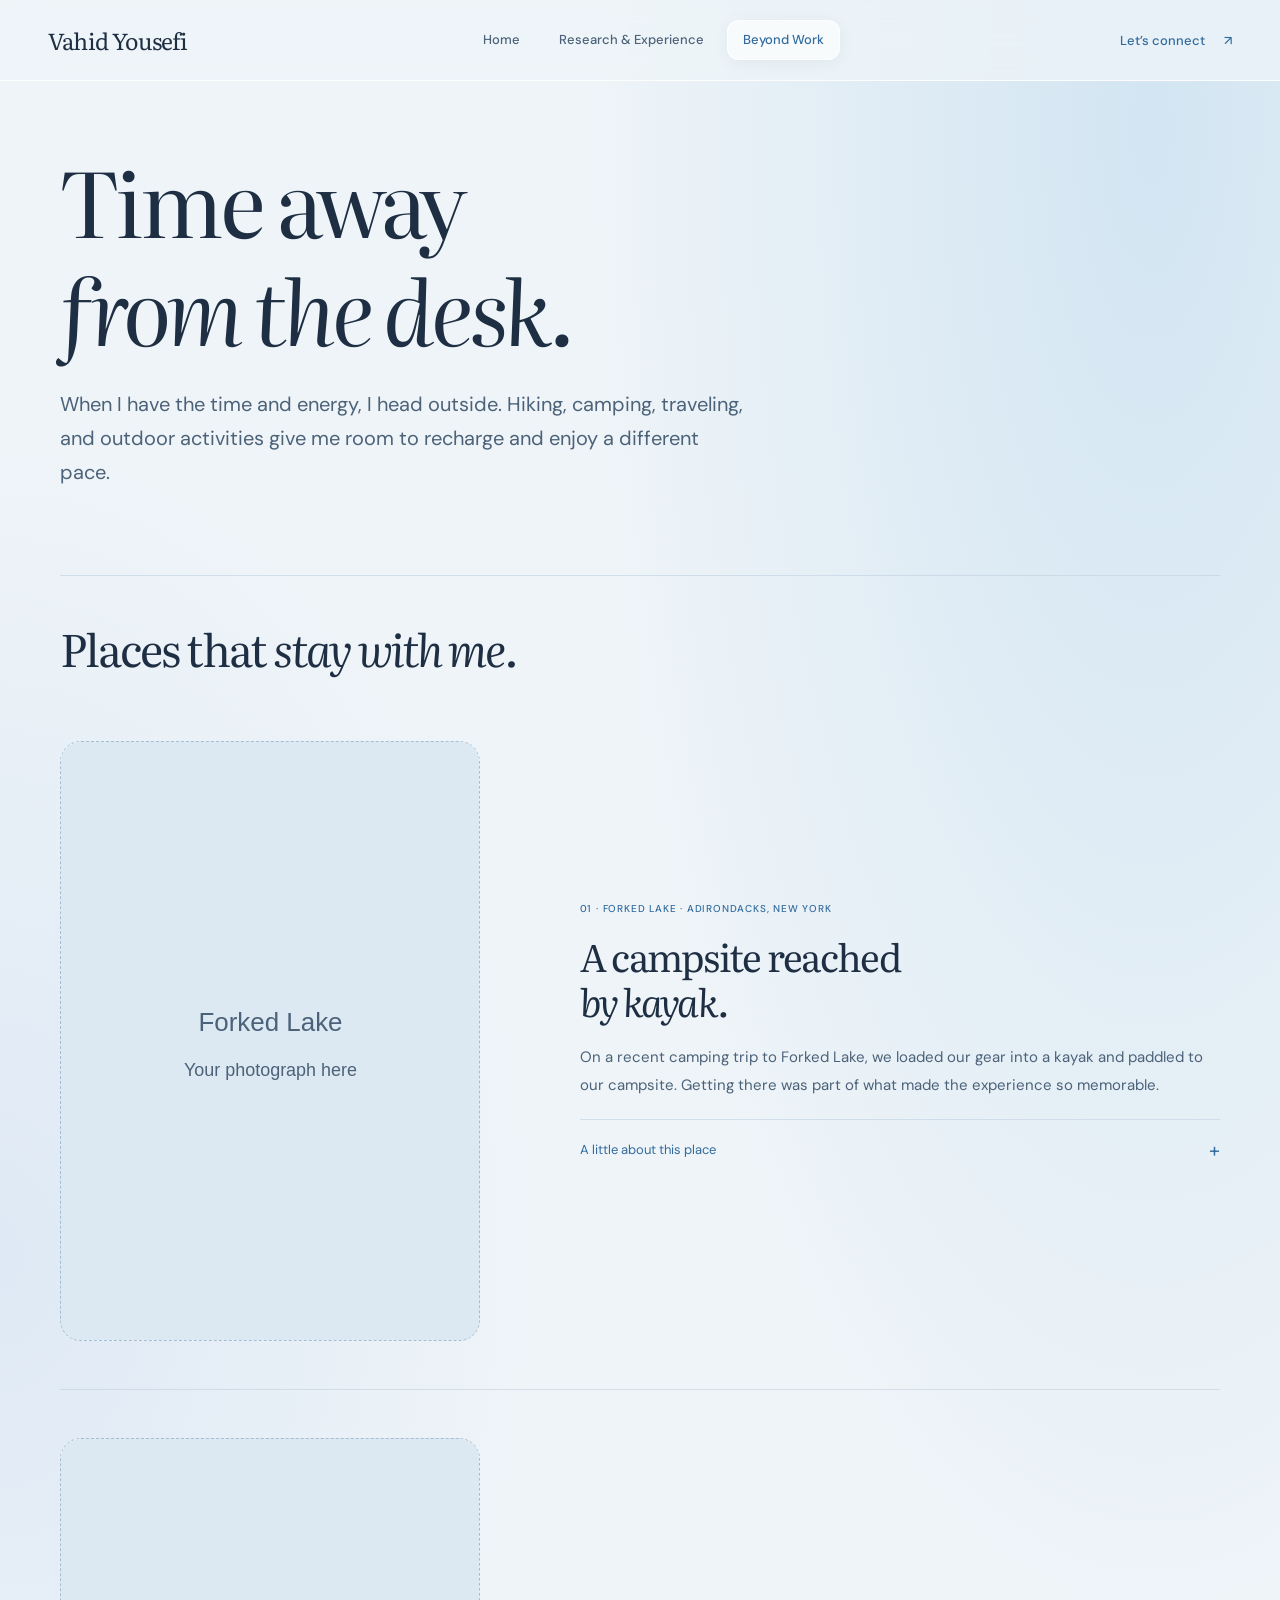
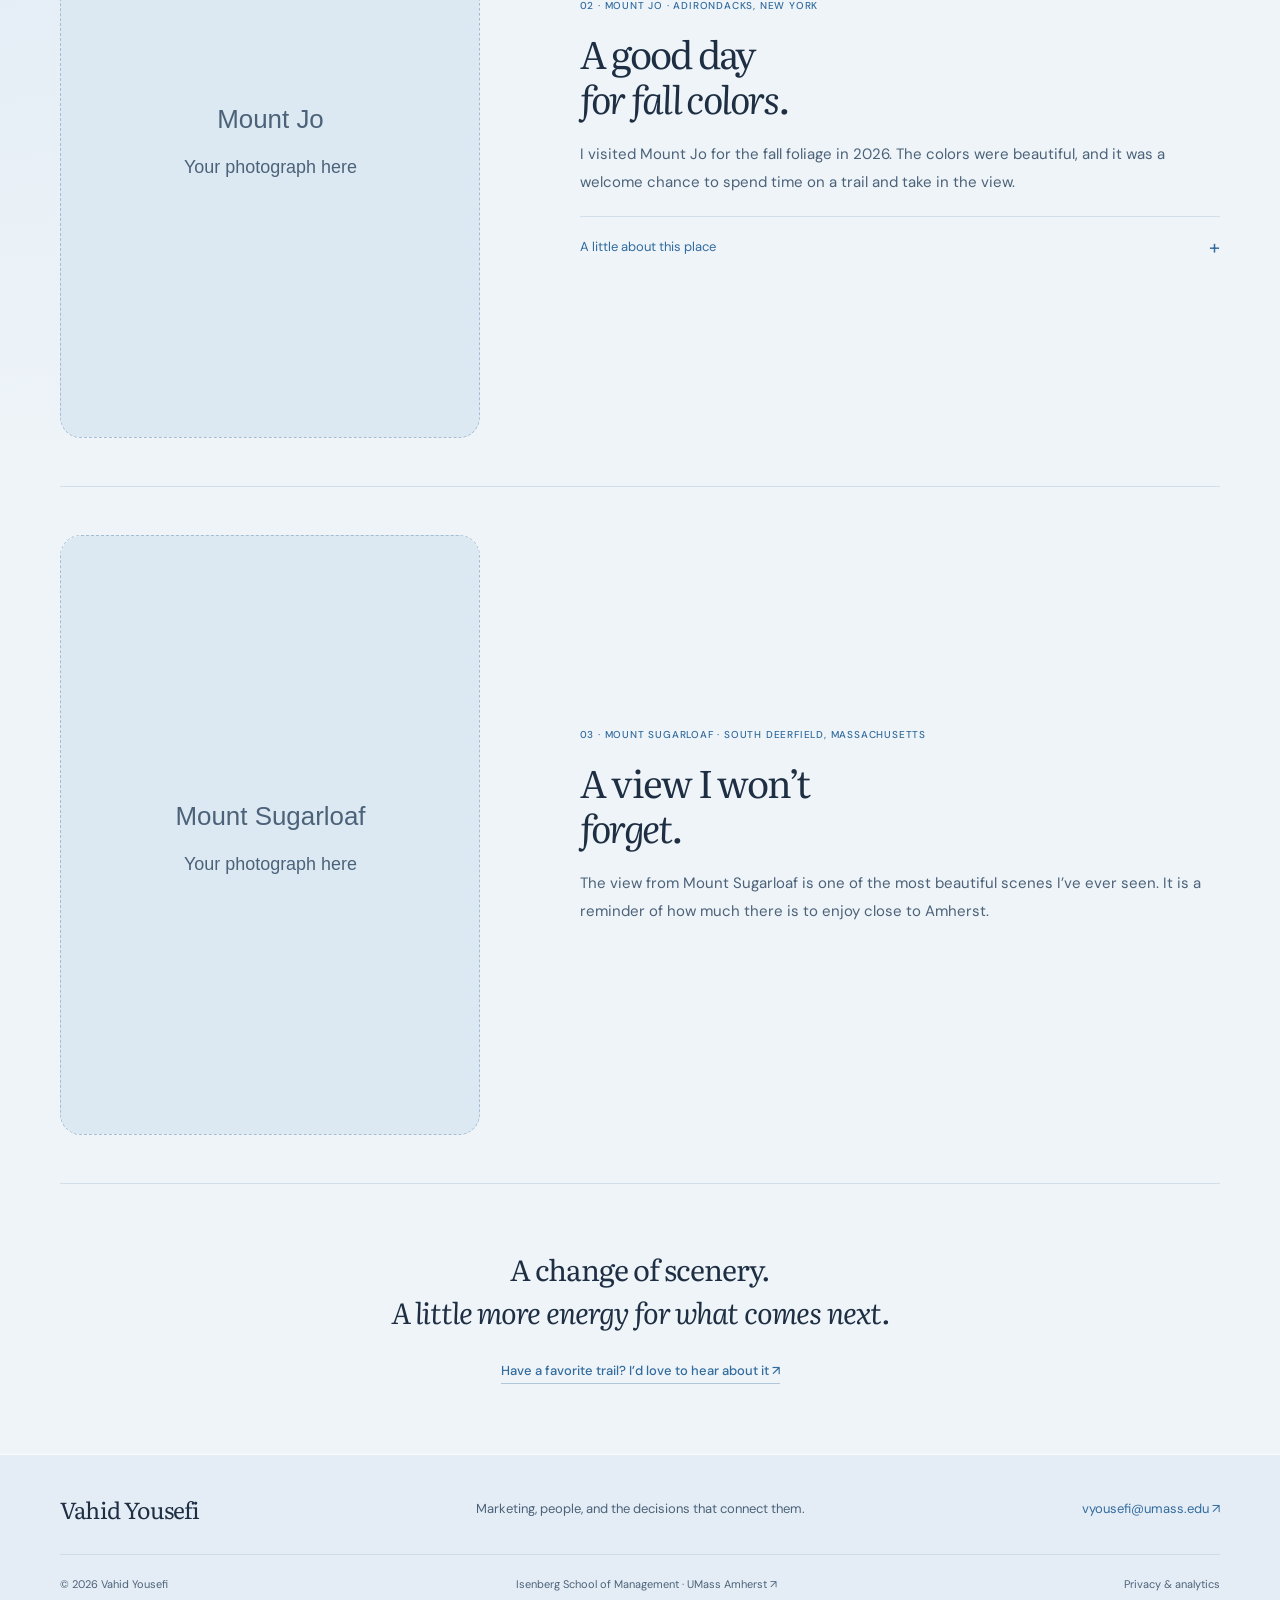
==== beyond.html @ 28724a86 "Add files via upload" ====
<!doctype html>
<html lang="en"><head><meta charset="utf-8"><meta name="viewport" content="width=device-width, initial-scale=1">
<title>Beyond Work | Vahid Yousefi</title><meta name="description" content="A few stories from Vahid Yousefi’s time hiking, camping, and traveling, including Forked Lake, Mount Jo, and Mount Sugarloaf."><meta name="theme-color" content="#326b9e">
<link rel="canonical" href="https://vyousefi.github.io/beyond.html"><meta name="robots" content="index,follow"><meta name="google-site-verification" content="Gke3a36luYAJlM2TkHpmpx2fNIIzjdOo0yhF8h8RRV8">
<meta property="og:type" content="website"><meta property="og:title" content="Beyond Work | Vahid Yousefi"><meta property="og:description" content="A few stories from Vahid Yousefi’s time hiking, camping, and traveling, including Forked Lake, Mount Jo, and Mount Sugarloaf."><meta property="og:url" content="https://vyousefi.github.io/beyond.html"><meta property="og:image" content="https://vyousefi.github.io/assets/portrait.jpg"><meta property="og:image:alt" content="Portrait of Vahid Yousefi"><meta name="twitter:card" content="summary">
<link rel="icon" href="assets/favicon.svg" type="image/svg+xml"><link rel="preconnect" href="https://fonts.googleapis.com"><link rel="preconnect" href="https://fonts.gstatic.com" crossorigin><link href="https://fonts.googleapis.com/css2?family=DM+Sans:wght@400;500;600&amp;family=Literata:ital,wght@0,400;0,500;1,400&amp;display=swap" rel="stylesheet"><link rel="stylesheet" href="assets/style.css">
<script type="application/ld+json">{"@context": "https://schema.org", "@type": "Person", "name": "Vahid Yousefi", "url": "https://vyousefi.github.io/", "image": "https://vyousefi.github.io/assets/portrait.jpg", "jobTitle": "Marketing PhD Candidate", "affiliation": {"@type": "Organization", "name": "Isenberg School of Management, University of Massachusetts Amherst"}, "email": "mailto:vyousefi@umass.edu", "sameAs": ["https://www.linkedin.com/in/vahid-yousefi"], "knowsAbout": ["Marketing strategy", "Sales", "Decision-making", "Marketing education"]}</script><script src="assets/config.js" defer></script><script src="assets/site.js" defer></script></head>
<body><a class="skip-link" href="#main">Skip to content</a>
<header class="site-header"><div class="header-inner"><a href="index.html" class="brand" aria-label="Vahid Yousefi home">Vahid Yousefi</a><nav aria-label="Main navigation"><a href="index.html">Home</a><a href="research.html">Research & Experience</a><a href="beyond.html" aria-current="page">Beyond Work</a></nav><a class="header-contact" href="mailto:vyousefi@umass.edu" data-track="email_click">Let’s connect <span aria-hidden="true">↗</span></a></div></header>
<main id="main">
<section class="page-hero wrap beyond-hero"><h1>Time away<br><em>from the desk.</em></h1><div class="page-intro"><p>When I have the time and energy, I head outside. Hiking, camping, traveling, and outdoor activities give me room to recharge and enjoy a different pace.</p></div></section>
<section class="wrap field-notes"><div class="section-heading"><div><h2>Places that <em>stay with me.</em></h2></div></div>
<article class="field-note"><img class="photo-placeholder lake-placeholder" src="assets/forked-lake.svg" width="900" height="600" alt="Placeholder for a personal photograph from Forked Lake" loading="lazy"><div class="field-note-copy"><p class="eyebrow">01 · Forked Lake · Adirondacks, New York</p><h3>A campsite reached<br><em>by kayak.</em></h3><p>On a recent camping trip to Forked Lake, we loaded our gear into a kayak and paddled to our campsite. Getting there was part of what made the experience so memorable.</p><details class="place-fact"><summary>A little about this place <span aria-hidden="true">+</span></summary><div><p>At Forked Lake, most campsites are reached by boat or trail rather than by car. Some can only be reached from the water.</p><a href="https://dec.ny.gov/places/forked-lake-campground-and-day-use-area" target="_blank" rel="noopener noreferrer">Source · New York State DEC ↗</a></div></details></div></article>
<article class="field-note"><img class="photo-placeholder mountain-placeholder" src="assets/mount-jo.svg" width="900" height="600" alt="Placeholder for a personal photograph from Mount Jo" loading="lazy"><div class="field-note-copy"><p class="eyebrow">02 · Mount Jo · Adirondacks, New York</p><h3>A good day<br><em>for fall colors.</em></h3><p>I visited Mount Jo for the fall foliage in 2026. The colors were beautiful, and it was a welcome chance to spend time on a trail and take in the view.</p><details class="place-fact"><summary>A little about this place <span aria-hidden="true">+</span></summary><div><p>Mount Jo was named in 1877 for Josephine Schofield. The name carries a personal story into a landscape known for its views over Heart Lake and the High Peaks.</p><a href="https://www.lakeplacid.com/story/2010/11/mt-jo-sephine" target="_blank" rel="noopener noreferrer">Source · Lake Placid ↗</a></div></details></div></article>
<article class="field-note"><img class="photo-placeholder sugarloaf-placeholder" src="assets/mount-sugarloaf.svg" width="900" height="600" alt="Placeholder for a personal photograph from Mount Sugarloaf" loading="lazy"><div class="field-note-copy"><p class="eyebrow">03 · Mount Sugarloaf · South Deerfield, Massachusetts</p><h3>A view I won’t<br><em>forget.</em></h3><p>The view from Mount Sugarloaf is one of the most beautiful scenes I’ve ever seen. It is a reminder of how much there is to enjoy close to Amherst.</p></div></article></section><section class="outdoor-end wrap"><p>A change of scenery.<br><em>A little more energy for what comes next.</em></p><a class="text-link" href="mailto:vyousefi@umass.edu" data-track="email_click">Have a favorite trail? I’d love to hear about it ↗</a></section>
</main>
<footer class="site-footer"><div class="footer-top"><a class="brand" href="index.html">Vahid Yousefi</a><p>Marketing, people, and the decisions that connect them.</p><a href="mailto:vyousefi@umass.edu" data-track="email_click">vyousefi@umass.edu ↗</a></div><div class="footer-bottom"><span>© <span data-year>2026</span> Vahid Yousefi</span><a class="affiliation-link" href="https://www.isenberg.umass.edu/people/vahid-yousefi" target="_blank" rel="noopener noreferrer">Isenberg School of Management · UMass Amherst ↗</a><a href="privacy.html">Privacy & analytics</a></div></footer>
</body></html>
---- assets/style.css ----
:root{--page:#eef4f8;--ink:#1e2e43;--muted:#4c6279;--accent:#326b9e;--line:#b7cbde80;--glass:#ffffff69;--glass-hover:#ffffffb8;--edge:#ffffffc7;--shadow:#203f6010;--serif:'Literata',Georgia,serif;--sans:'DM Sans',Arial,sans-serif}*{box-sizing:border-box}html{scroll-behavior:smooth;scroll-padding-top:115px}body{margin:0;color:var(--ink);font:16px/1.75 var(--sans);background:radial-gradient(ellipse at 90% 4%,#c0dbee99,transparent 34%),radial-gradient(ellipse at 0 39%,#cfdef27d,transparent 29%),var(--page);-webkit-font-smoothing:antialiased}a{color:inherit;text-decoration:none}p,button,input,select,textarea,summary,li,figcaption{font-family:var(--sans)}button,input,select,textarea{font-size:inherit}button{cursor:pointer}img{display:block;max-width:100%}p{margin:0 0 1.2em}h1,h2,h3{font-family:var(--serif);font-weight:400;line-height:1.2;letter-spacing:-.045em;margin:0;color:var(--ink)}h1{font-size:clamp(54px,7vw,92px)}h2{font-size:clamp(34px,3.5vw,46px)}h3{font-size:29px}em{font-weight:400;color:inherit}::selection{background:#c0dbee;color:var(--ink)}:focus-visible{outline:3px solid var(--accent);outline-offset:5px}.wrap{width:min(1160px,calc(100% - 96px));margin-inline:auto}.eyebrow{font-size:11px;font-weight:500;letter-spacing:.12em;text-transform:uppercase;line-height:1.5;margin-bottom:22px;color:var(--accent)}.site-header{position:sticky;top:0;z-index:20;background:#eef4f8bd;backdrop-filter:blur(24px);border-bottom:1px solid var(--edge)}.header-inner{max-width:1440px;margin:auto;padding:20px 48px;display:flex;align-items:center;justify-content:space-between;gap:25px}.brand{font:400 23px/1.4 var(--serif);letter-spacing:-.035em;white-space:nowrap}.site-header nav{display:flex;gap:7px;align-items:center}.site-header nav a{font:500 13px/1.4 var(--sans);padding:11px 16px;border-radius:12px;transition:background .2s,box-shadow .2s;color:var(--muted)}.site-header nav a:hover{background:#ffffff70;color:var(--ink)}.site-header nav a[aria-current]{background:#ffffff9c;color:var(--accent);box-shadow:0 3px 15px var(--shadow),inset 0 0 0 1px var(--edge)}.header-contact{font:500 13px var(--sans);color:var(--accent);white-space:nowrap}.header-contact span{display:inline-block;margin-left:16px;transition:transform .2s}.header-contact:hover span{transform:translate(3px,-3px)}.skip-link{position:absolute;left:20px;top:-100px;background:var(--ink);color:white;padding:8px 16px;z-index:50}.skip-link:focus{top:10px}.hero{display:grid;grid-template-columns:1.18fr 1fr;align-items:center;gap:10%;padding-block:76px 86px}.hero h1{font-size:clamp(72px,8vw,106px);letter-spacing:-.06em;line-height:1.06;margin:0 0 28px}.hero-intro{font:400 23px/1.55 var(--sans);letter-spacing:-.025em;max-width:510px;margin-bottom:20px}.hero-sub{font:400 16px/1.85 var(--sans);color:var(--muted);max-width:470px}.button-row{display:flex;align-items:center;flex-wrap:wrap;gap:14px;margin-top:29px}.button{display:inline-flex;align-items:center;justify-content:center;gap:26px;font:500 14px/1.4 var(--sans);padding:16px 23px;border:1px solid var(--edge);border-radius:14px;background:var(--glass);color:var(--accent);backdrop-filter:blur(20px);box-shadow:0 6px 22px var(--shadow),inset 0 1px 0 #ffffffa0;transition:background .25s,transform .25s,box-shadow .25s}.button:hover{background:var(--glass-hover);transform:translateY(-3px);box-shadow:0 12px 28px #203f6019}.button span{transition:transform .2s}.button:hover span{transform:translate(2px,-2px)}.text-link{display:inline-block;font:500 14px/1.5 var(--sans);color:var(--accent);border-bottom:1px solid #326b9e55;padding-block:3px;transition:border-color .2s}.text-link:hover{border-color:var(--accent)}.text-link span{margin-left:10px}.portrait-composition{position:relative;padding:10px;background:#ffffff58;border:1px solid var(--edge);border-radius:32px;box-shadow:0 22px 65px #23446517;max-width:430px;justify-self:end;width:100%;backdrop-filter:blur(20px)}.portrait{margin:0;border-radius:24px;overflow:hidden}.portrait img{width:100%;height:475px;object-fit:cover;object-position:50% 22%;transition:transform .65s}.portrait:hover img{transform:scale(1.025)}.section{padding-block:78px}.about-section{display:grid;grid-template-columns:1fr 1.15fr;gap:10%;border-top:1px solid var(--line)}.about-section h2{font-size:43px}.prose{color:var(--muted);font-size:16px}.prose p:first-child{color:var(--ink)}.pathways{display:grid;grid-template-columns:1fr 1fr;gap:24px;padding-bottom:30px}.pathway{position:relative;display:block;padding:34px 34px 70px;border:1px solid var(--edge);border-radius:24px;background:var(--glass);box-shadow:0 8px 30px var(--shadow),inset 0 1px 0 #ffffffb0;backdrop-filter:blur(24px);transition:transform .3s,background .3s,box-shadow .3s}.pathway:hover{transform:translateY(-5px);background:var(--glass-hover);box-shadow:0 16px 38px #203f6019}.pathway h2{font-size:39px;margin-bottom:20px}.pathway p:not(.eyebrow){font-size:15px;color:var(--muted);max-width:340px}.round-arrow{position:absolute;right:30px;bottom:25px;font-size:25px;color:var(--accent);transition:transform .25s}.pathway:hover .round-arrow{transform:translate(3px,-3px)}.contact-section{display:grid;grid-template-columns:1fr 1fr;gap:10%;padding-block:75px 90px}.contact-section h2{margin-bottom:24px}.contact-section>div>p:not(.eyebrow){font-size:15px;color:var(--muted);max-width:370px}.contact-links{align-self:center}.contact-links>a{display:grid;grid-template-columns:1fr auto;gap:5px;border-bottom:1px solid var(--line);padding-block:19px;transition:padding .2s}.contact-links>a:hover{padding-left:8px}.contact-links>a>span:first-child{grid-column:1;font-size:10px;text-transform:uppercase;letter-spacing:.12em;color:var(--muted)}.contact-links strong{grid-column:1;font-weight:400;font-size:18px}.contact-links>a>span:last-child{grid-column:2;grid-row:1/3;align-self:center;font-size:24px;color:var(--accent)}.site-footer{padding:38px 48px 23px;background:#dfeaf4a8;border-top:1px solid var(--edge)}.footer-top,.footer-bottom{max-width:1160px;margin:auto;display:flex;justify-content:space-between;align-items:center;gap:24px}.footer-top p{margin:0;color:var(--muted);font-size:13px;white-space:nowrap}.footer-top>a:last-child{font-size:13px;color:var(--accent);white-space:nowrap}.footer-bottom{font-size:11px;color:var(--muted);border-top:1px solid var(--line);padding-top:20px;margin-top:28px}.footer-bottom>a{text-underline-offset:4px}.footer-bottom>a:hover{text-decoration:underline}.page-hero{padding-block:65px 0}.page-hero h1{max-width:950px}.page-intro{margin-block:26px 36px}.page-intro>p{font:400 20px/1.7 var(--sans);max-width:690px;color:var(--muted);margin:0}.section-nav{display:flex;gap:30px;flex-wrap:wrap;padding:16px 0;border-block:1px solid var(--line);font-size:13px}.section-nav a{color:var(--muted);transition:color .2s}.section-nav a:hover{color:var(--accent)}.section-heading{display:flex;justify-content:space-between;align-items:flex-end;gap:35px;margin-bottom:36px}.section-heading .eyebrow{margin-bottom:14px}.section-heading>p{font-size:14px;max-width:280px;color:var(--muted);margin:0}.project-grid{display:grid;grid-template-columns:1fr 1fr;gap:24px}.project{display:flex;flex-direction:column;padding:30px;border:1px solid var(--edge);border-radius:24px;background:var(--glass);backdrop-filter:blur(24px);box-shadow:0 8px 30px var(--shadow),inset 0 1px 0 #ffffffb0;transition:transform .25s,background .25s,box-shadow .25s,border-color .25s}.project:hover{transform:translateY(-5px);background:var(--glass-hover);border-color:#a5c5e1;box-shadow:0 18px 40px #203f601b}.project-meta{display:flex;align-items:center;justify-content:space-between;gap:14px;flex-wrap:wrap;font-size:10px;color:var(--accent);margin-bottom:26px}.project-meta span:last-child{padding:4px 10px;border-radius:8px;background:#d9e8f57a}.project h3{font-size:30px;line-height:1.3;margin-bottom:20px;letter-spacing:-.04em}.project>p{font:400 15px/1.85 var(--sans);color:var(--muted);margin-bottom:27px}.project-bottom{margin-top:auto;border-top:1px solid var(--line);padding-top:16px;display:flex;justify-content:space-between;gap:16px;color:var(--muted);font-size:11px}.project-bottom>span:last-child{font:400 20px var(--serif);color:var(--accent)}.teaching-band{background:linear-gradient(120deg,#d9e9f466,#ffffff33);border-block:1px solid var(--edge)}.teaching-inner{display:grid;grid-template-columns:1fr 1fr;gap:10%;padding-block:70px}.teaching-inner h2{margin-bottom:28px}.teaching-inner>div>p:not(.eyebrow){font-size:16px;color:var(--muted)}.course-list{align-self:center}.course-list>.eyebrow{margin-bottom:0}.course-list article{display:flex;gap:20px;padding-block:27px;border-bottom:1px solid var(--line)}.course-number{font:400 24px var(--serif);color:var(--accent)}.course-list h3{font-size:28px;letter-spacing:-.03em;margin-bottom:10px}.course-list article p{color:var(--muted);font-size:14px;margin:0}.timeline article{display:grid;grid-template-columns:80px 1fr 128px;gap:30px;padding:26px 0;border-top:1px solid var(--line);align-items:center}.timeline article:last-child{border-bottom:1px solid var(--line)}.timeline-year{align-self:start;font:400 31px var(--serif);color:var(--accent);padding-top:3px}.timeline .eyebrow{font-size:10px;letter-spacing:.075em;margin-bottom:10px}.timeline h3{font-size:25px;letter-spacing:-.025em;line-height:1.35;margin-bottom:8px}.timeline article p:not(.eyebrow){font-size:13px;color:var(--muted);margin:0}.talk-photo{aspect-ratio:1.4;background:linear-gradient(135deg,#ffffff65,#cddfed66);border:1px dashed #9eb8cf;border-radius:15px;display:flex;align-items:center;justify-content:center;padding:15px;text-align:center;font-size:10px;color:var(--muted)}.forthcoming-label{color:var(--accent);font-weight:500}.forthcoming-photo{background:#e3edf578}.recognition-section{display:grid;grid-template-columns:1fr 1fr;gap:7%;padding-bottom:78px}.recognition-section h2{font-size:36px}.simple-list{padding:0;list-style:none;margin:28px 0 0}.simple-list li{display:flex;justify-content:space-between;gap:15px;border-top:1px solid var(--line);padding:18px 0;font-size:12px}.simple-list strong{display:block;font-weight:500;font-size:14px}.simple-list li div>span{display:block;color:var(--muted);font-size:12px;margin-top:6px}.simple-list li>span{color:var(--muted)}.simple-list li.ai-certificate{padding:23px;border:1px solid var(--edge);border-radius:19px;background:var(--glass);box-shadow:0 8px 25px var(--shadow);margin-bottom:15px}.simple-list .ai-certificate .certificate-focus{display:inline-block;font-size:11px;letter-spacing:.06em;color:var(--accent);border-radius:8px;padding:5px 11px;background:#c7def38c;margin:0 0 12px}.ai-certificate strong{font-family:var(--serif);font-size:23px;line-height:1.4;letter-spacing:-.03em}.mini-contact{display:flex;align-items:center;justify-content:space-between;gap:32px;border-top:1px solid var(--line);padding-block:48px 65px}.mini-contact h2{font-size:37px}.mini-contact p{color:var(--muted);font-size:14px;margin-bottom:8px}.beyond-hero{padding-bottom:30px}.field-notes{padding-block:20px 0}.field-notes>.section-heading{border-top:1px solid var(--line);padding-top:45px}.field-note{display:grid;grid-template-columns:.8fr 1.2fr;align-items:center;gap:8%;padding:30px 0 48px;border-bottom:1px solid var(--line);margin-bottom:18px}.photo-placeholder{position:relative;aspect-ratio:1.48;border:1px dashed #a4bdd2;border-radius:21px;display:flex;align-items:center;justify-content:center;background:linear-gradient(145deg,#ffffff83,#c6deec66);max-width:420px;width:100%;overflow:hidden;color:var(--muted);font-size:12px}.mountain-placeholder{background:linear-gradient(140deg,#ffffff7d,#cad7ec80)}.sugarloaf-placeholder{background:linear-gradient(140deg,#ffffff7d,#c1dbeb80)}img.photo-placeholder{object-fit:cover}.field-note h3{font-size:38px;margin-bottom:20px}.field-note-copy>.eyebrow{font-size:10px;letter-spacing:.08em;margin-bottom:17px}.field-note-copy>p:not(.eyebrow){font:400 15px/1.85 var(--sans);color:var(--muted)}.place-fact{border-top:1px solid var(--line);margin-top:20px;font-size:13px}.place-fact summary{list-style:none;cursor:pointer;display:flex;justify-content:space-between;align-items:center;padding:13px 0;color:var(--accent)}.place-fact summary::-webkit-details-marker{display:none}.place-fact summary span{font-size:20px;transition:transform .2s}.place-fact[open] summary span{transform:rotate(45deg)}.place-fact>div{padding-bottom:12px}.place-fact p{font-size:13px;color:var(--muted)}.place-fact a{font-size:11px;text-decoration:underline;text-underline-offset:4px;color:var(--accent)}.outdoor-end{padding-block:45px 70px;text-align:center}.outdoor-end>p{font:400 29px/1.5 var(--serif);letter-spacing:-.03em;margin-bottom:22px}.outdoor-end .text-link{font-size:13px}.privacy-content{max-width:790px;min-height:70vh}.privacy-content h1{font-size:59px;margin-bottom:32px}.privacy-content>p:not(.eyebrow){color:var(--muted)}.privacy-controls{border:1px solid var(--edge);border-radius:20px;background:var(--glass);padding:24px;margin-block:28px;box-shadow:0 8px 25px var(--shadow)}.privacy-controls p{font-size:14px}.small{font-size:13px}.button:disabled{opacity:.6;cursor:default;transform:none}
@media(min-width:1450px){.hero{padding-block:92px}.portrait img{height:510px}}@media(max-width:1100px){.header-contact{display:none}.hero{gap:7%;padding-block:65px}.hero-intro{font-size:21px}.portrait img{height:420px}.footer-top{flex-wrap:wrap;gap:17px 28px}.footer-top p{order:3;width:100%}.about-section{gap:7%}.about-section h2{font-size:38px}.recognition-section h2{font-size:32px}.timeline article{gap:23px}.project h3{font-size:27px}}
@media(max-width:760px){html{scroll-padding-top:135px}.wrap{width:calc(100% - 40px)}.header-inner{padding:14px 20px 12px;flex-wrap:wrap;gap:13px}.brand{font-size:22px}.site-header nav{width:100%;justify-content:space-between;gap:0}.site-header nav a{font-size:12px;padding:9px 11px}.hero{grid-template-columns:1fr;gap:38px;padding-block:42px 56px}.hero h1{font-size:clamp(65px,17vw,90px);margin-bottom:25px}.hero-intro{font:400 21px/1.6 var(--sans);max-width:480px}.hero-sub{font:400 16px/1.8 var(--sans);max-width:480px}.button-row{gap:12px;margin-top:25px}.button{gap:20px;padding:15px 18px;font-size:13px}.portrait-composition{max-width:370px;justify-self:center;border-radius:28px;padding:8px}.portrait{border-radius:21px}.portrait img{height:395px}.section{padding-block:55px}.about-section{grid-template-columns:1fr;gap:25px}.about-section h2{font-size:37px}.prose{font-size:16px}.pathways{grid-template-columns:1fr;gap:18px;padding-bottom:0}.pathway{padding:28px 28px 62px}.pathway h2{font-size:35px}.contact-section{grid-template-columns:1fr;gap:18px;padding-block:58px}.contact-section h2{font-size:39px}.contact-links strong{font-size:17px}.site-footer{padding:30px 20px 23px}.footer-top{gap:18px;align-items:flex-start;flex-direction:column}.footer-top p{order:0;font-size:12px;width:auto}.footer-bottom{flex-direction:column;align-items:flex-start;gap:10px;margin-top:25px}.footer-bottom .affiliation-link{font-size:10px}.page-hero{padding-top:42px}.page-hero h1{font-size:clamp(46px,10.6vw,75px)}.page-intro{margin-block:25px 30px}.page-intro>p{font:400 18px/1.7 var(--sans)}.section-nav{justify-content:space-between;gap:12px;font-size:11px}.section-heading{align-items:flex-start;flex-direction:column;gap:17px;margin-bottom:30px}.section-heading h2{font-size:36px}.section-heading>p{max-width:none}.project-grid{grid-template-columns:1fr;gap:18px}.project{padding:25px;border-radius:21px}.project h3{font-size:28px}.project-meta{font-size:10px;gap:10px;margin-bottom:22px}.project>p{font-size:15px}.project-bottom{font-size:10px}.teaching-inner{grid-template-columns:1fr;gap:25px;padding-block:52px}.teaching-inner h2{font-size:38px}.course-list h3{font-size:26px}.timeline article{grid-template-columns:48px 1fr;gap:13px 17px;padding-block:25px}.timeline-year{font-size:24px}.timeline h3{font-size:23px}.timeline .eyebrow{font-size:9px}.talk-photo{grid-column:2;width:125px;font-size:10px;padding:12px}.recognition-section{grid-template-columns:1fr;gap:35px;padding-bottom:55px}.recognition-section h2{font-size:34px}.recognition-section .eyebrow{margin-bottom:14px}.mini-contact{flex-direction:column;align-items:flex-start;gap:20px;padding-block:40px 50px}.mini-contact h2{font-size:33px}.beyond-hero{padding-bottom:20px}.field-notes{padding-top:10px}.field-notes>.section-heading{padding-top:35px}.field-note{grid-template-columns:1fr;gap:27px;padding-block:12px 36px;margin-bottom:24px}.photo-placeholder{max-width:370px}.field-note h3{font-size:35px}.field-note-copy>.eyebrow{font-size:10px}.outdoor-end{padding-block:20px 50px}.outdoor-end>p{font-size:24px}.outdoor-end .text-link{font-size:12px}.privacy-content h1{font-size:43px}.privacy-content{padding-block:42px}.privacy-controls{padding:20px}}
@media(max-width:360px){.footer-top p{font-size:11px;letter-spacing:-.02em}.brand{font-size:21px}.site-header nav a{font-size:11px;padding-inline:9px}.contact-links strong{font-size:16px}.hero h1{font-size:67px}.button{padding-inline:15px;gap:14px}}
@media(prefers-reduced-motion:reduce){html{scroll-behavior:auto}*,*::before,*::after{transition:none!important;animation:none!important}}
img.talk-photo{display:block;padding:0;object-fit:cover;width:128px}
@media(max-width:760px){img.talk-photo{width:125px}}
/* Three shared presentation photographs, independent of the conference list. */
.timeline article{grid-template-columns:80px minmax(0,1fr)}
.presentation-gallery{margin:0 auto 46px;max-width:1000px}
.presentation-stack{height:385px;position:relative;isolation:isolate}
.presentation-card{--photo-shift:-205px;--photo-angle:-8deg;position:absolute;left:50%;top:50%;width:410px;max-width:44%;margin:0;padding:9px;border:1px solid var(--edge);border-radius:23px;background:#ffffff80;box-shadow:0 14px 35px #23446524;transform:translate(-50%,-50%) translateX(var(--photo-shift)) rotate(var(--photo-angle));transition:transform .35s ease,box-shadow .35s ease;z-index:1;backdrop-filter:blur(18px)}
.presentation-card:nth-child(2){--photo-shift:0px;--photo-angle:1deg;z-index:2}
.presentation-card:nth-child(3){--photo-shift:205px;--photo-angle:8deg;z-index:1}
.presentation-card img{display:block;width:100%;height:auto;aspect-ratio:1.5;object-fit:cover;object-position:center;border-radius:15px;pointer-events:none}
.presentation-card.is-active{z-index:3;transform:translate(-50%,-50%) translateX(var(--photo-shift)) rotate(0deg) scale(1.025);box-shadow:0 18px 45px #23446530}
.presentation-card:hover,.presentation-card:focus-visible{z-index:5;transform:translate(-50%,calc(-50% - 13px)) translateX(var(--photo-shift)) rotate(0deg) scale(1.06);box-shadow:0 24px 50px #23446538}
.gallery-selectors{display:flex;justify-content:center;gap:12px}
.gallery-selectors button{font:400 12px var(--sans);min-height:44px;padding:10px 18px;border:1px solid var(--edge);border-radius:12px;background:var(--glass);color:var(--muted);transition:background .2s,color .2s}
.gallery-selectors button[aria-pressed=true]{background:#d4e5f3;color:var(--accent);box-shadow:inset 0 0 0 1px #aec9df}
@media(max-width:1000px){.presentation-stack{height:335px}.presentation-card{--photo-shift:-155px;width:350px}.presentation-card:nth-child(3){--photo-shift:155px}}
@media(max-width:760px){.timeline article{grid-template-columns:48px minmax(0,1fr)}.presentation-stack{height:285px}.presentation-card{--photo-shift:-40px;max-width:none;width:calc(100% - 90px);padding:7px;border-radius:19px}.presentation-card:nth-child(3){--photo-shift:40px}.presentation-card img{border-radius:13px}.presentation-gallery{margin-bottom:38px}.gallery-selectors{gap:9px}.gallery-selectors button{padding:10px 15px}}
@media(max-width:360px){.presentation-stack{height:245px}.presentation-card{--photo-shift:-30px;width:calc(100% - 70px)}.presentation-card:nth-child(3){--photo-shift:30px}.presentation-card:hover,.presentation-card:focus-visible{transform:translate(-50%,calc(-50% - 8px)) translateX(var(--photo-shift)) rotate(0deg) scale(1.025)}}
@media(prefers-reduced-motion:reduce){.presentation-card,.gallery-selectors button{transition:none!important}}
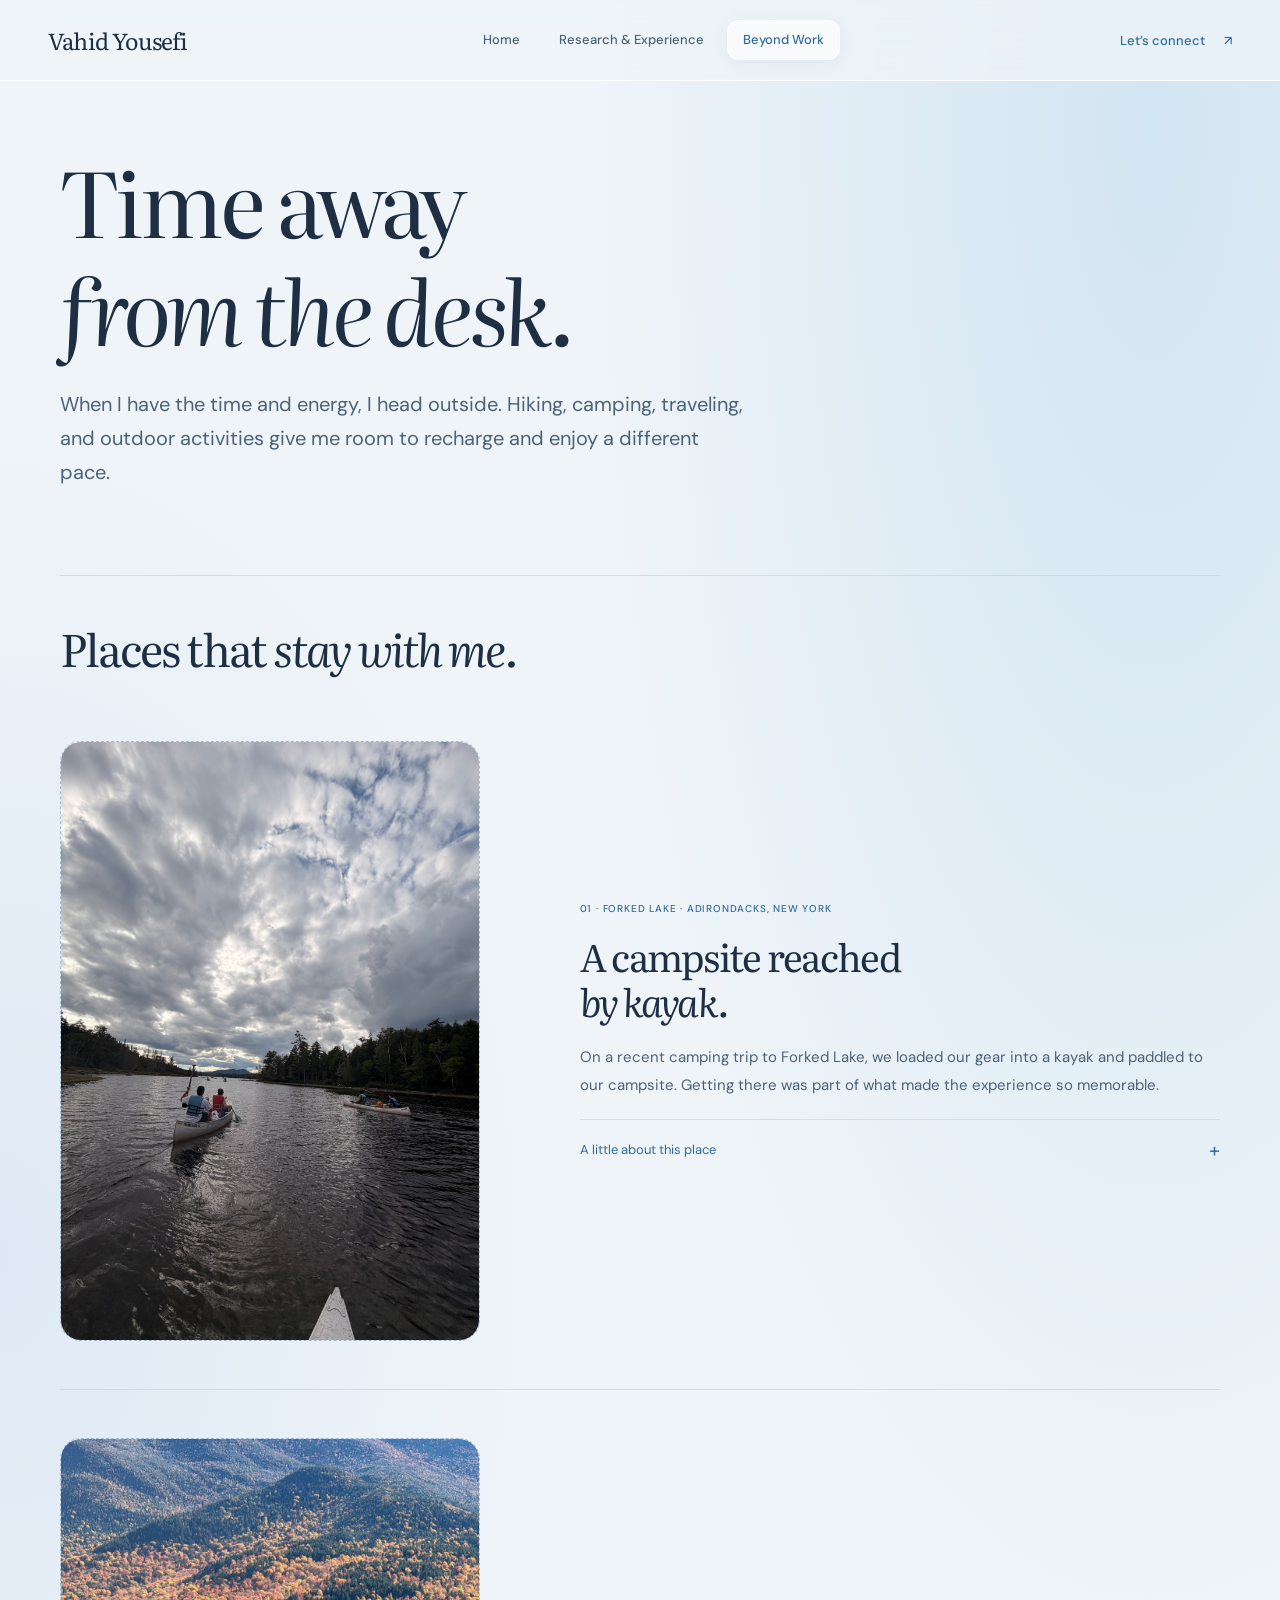
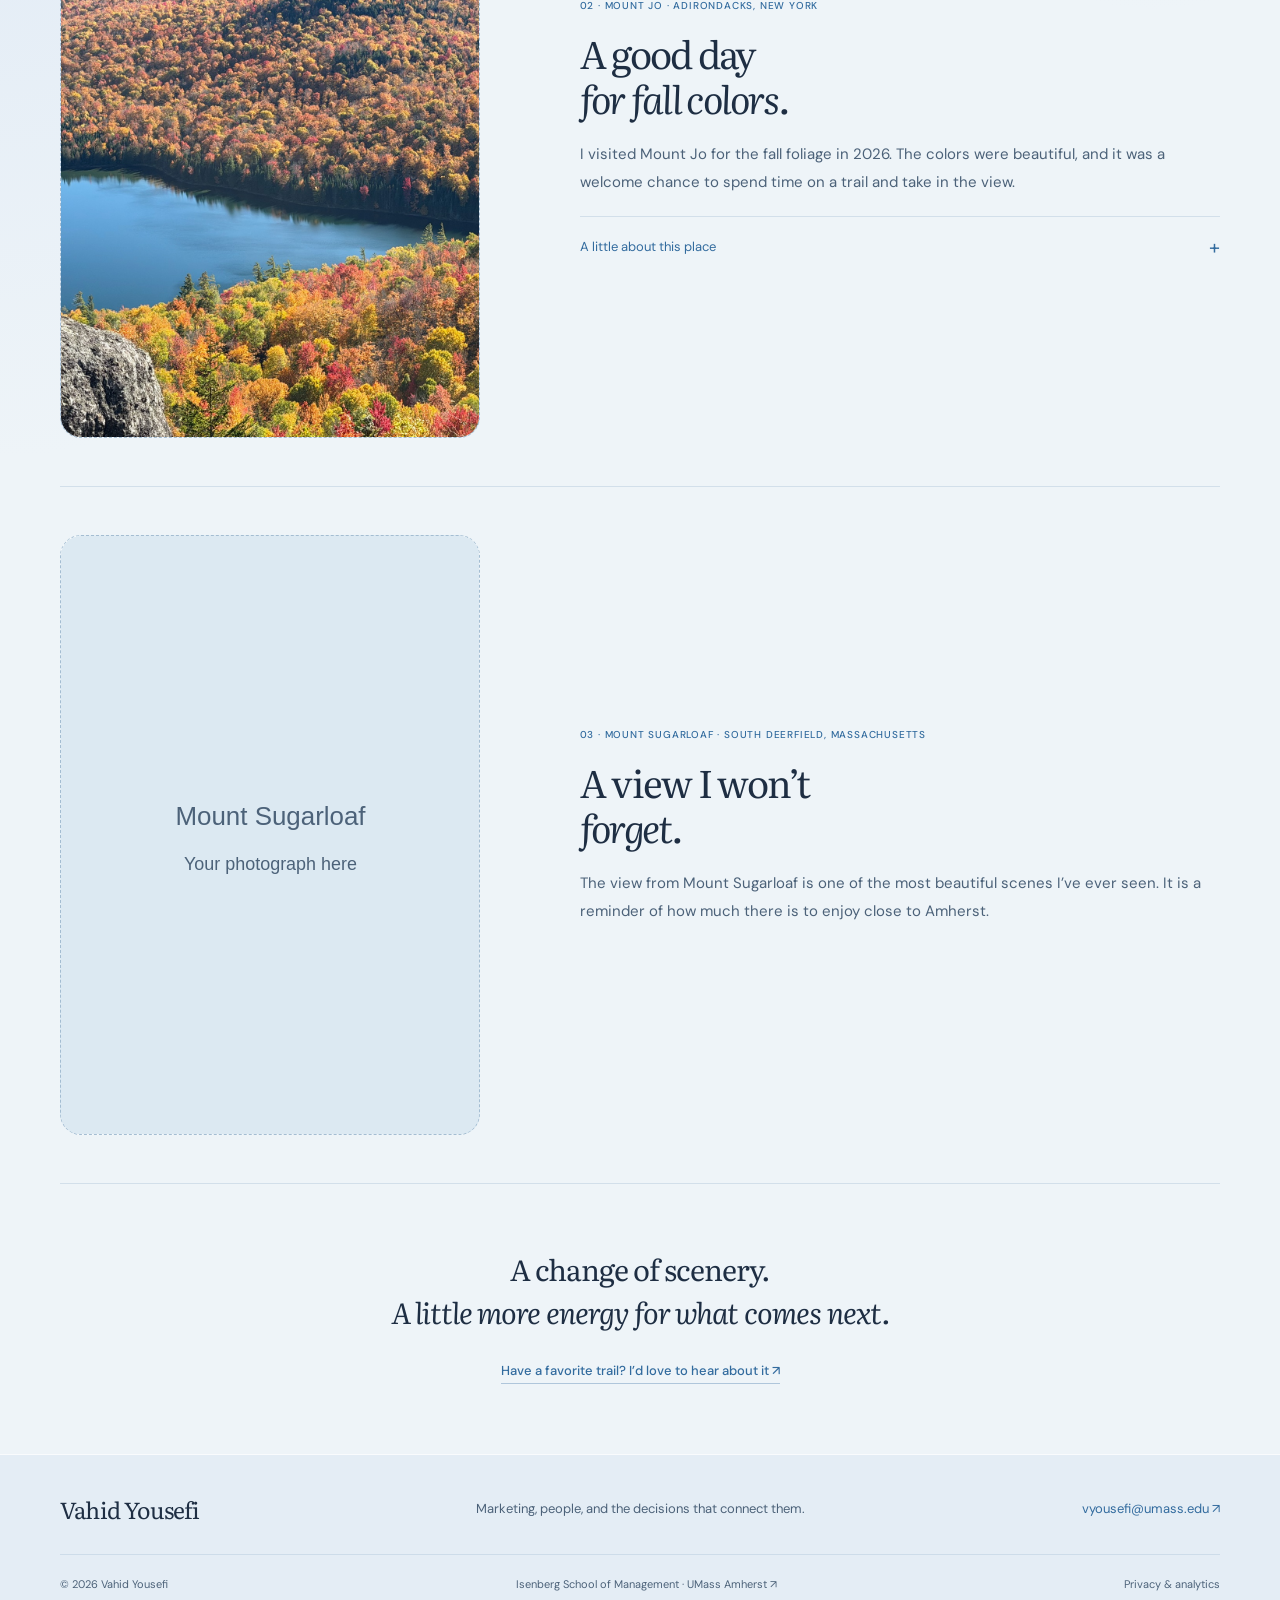
==== commit 5eca44ed: "Update beyond.html" ====
--- a/beyond.html
+++ b/beyond.html
@@ -10,9 +10,9 @@
 <main id="main">
 <section class="page-hero wrap beyond-hero"><h1>Time away<br><em>from the desk.</em></h1><div class="page-intro"><p>When I have the time and energy, I head outside. Hiking, camping, traveling, and outdoor activities give me room to recharge and enjoy a different pace.</p></div></section>
 <section class="wrap field-notes"><div class="section-heading"><div><h2>Places that <em>stay with me.</em></h2></div></div>
-<article class="field-note"><img class="photo-placeholder lake-placeholder" src="assets/forked-lake.svg" width="900" height="600" alt="Placeholder for a personal photograph from Forked Lake" loading="lazy"><div class="field-note-copy"><p class="eyebrow">01 · Forked Lake · Adirondacks, New York</p><h3>A campsite reached<br><em>by kayak.</em></h3><p>On a recent camping trip to Forked Lake, we loaded our gear into a kayak and paddled to our campsite. Getting there was part of what made the experience so memorable.</p><details class="place-fact"><summary>A little about this place <span aria-hidden="true">+</span></summary><div><p>At Forked Lake, most campsites are reached by boat or trail rather than by car. Some can only be reached from the water.</p><a href="https://dec.ny.gov/places/forked-lake-campground-and-day-use-area" target="_blank" rel="noopener noreferrer">Source · New York State DEC ↗</a></div></details></div></article>
-<article class="field-note"><img class="photo-placeholder mountain-placeholder" src="assets/mount-jo.svg" width="900" height="600" alt="Placeholder for a personal photograph from Mount Jo" loading="lazy"><div class="field-note-copy"><p class="eyebrow">02 · Mount Jo · Adirondacks, New York</p><h3>A good day<br><em>for fall colors.</em></h3><p>I visited Mount Jo for the fall foliage in 2026. The colors were beautiful, and it was a welcome chance to spend time on a trail and take in the view.</p><details class="place-fact"><summary>A little about this place <span aria-hidden="true">+</span></summary><div><p>Mount Jo was named in 1877 for Josephine Schofield. The name carries a personal story into a landscape known for its views over Heart Lake and the High Peaks.</p><a href="https://www.lakeplacid.com/story/2010/11/mt-jo-sephine" target="_blank" rel="noopener noreferrer">Source · Lake Placid ↗</a></div></details></div></article>
+<article class="field-note"><img class="photo-placeholder lake-placeholder" src="assets/forked-lake.JPG" width="900" height="600" alt="Placeholder for a personal photograph from Forked Lake" loading="lazy"><div class="field-note-copy"><p class="eyebrow">01 · Forked Lake · Adirondacks, New York</p><h3>A campsite reached<br><em>by kayak.</em></h3><p>On a recent camping trip to Forked Lake, we loaded our gear into a kayak and paddled to our campsite. Getting there was part of what made the experience so memorable.</p><details class="place-fact"><summary>A little about this place <span aria-hidden="true">+</span></summary><div><p>At Forked Lake, most campsites are reached by boat or trail rather than by car. Some can only be reached from the water.</p><a href="https://dec.ny.gov/places/forked-lake-campground-and-day-use-area" target="_blank" rel="noopener noreferrer">Source · New York State DEC ↗</a></div></details></div></article>
+<article class="field-note"><img class="photo-placeholder mountain-placeholder" src="assets/mount-jo.HEIC" width="900" height="600" alt="Placeholder for a personal photograph from Mount Jo" loading="lazy"><div class="field-note-copy"><p class="eyebrow">02 · Mount Jo · Adirondacks, New York</p><h3>A good day<br><em>for fall colors.</em></h3><p>I visited Mount Jo for the fall foliage in 2026. The colors were beautiful, and it was a welcome chance to spend time on a trail and take in the view.</p><details class="place-fact"><summary>A little about this place <span aria-hidden="true">+</span></summary><div><p>Mount Jo was named in 1877 for Josephine Schofield. The name carries a personal story into a landscape known for its views over Heart Lake and the High Peaks.</p><a href="https://www.lakeplacid.com/story/2010/11/mt-jo-sephine" target="_blank" rel="noopener noreferrer">Source · Lake Placid ↗</a></div></details></div></article>
 <article class="field-note"><img class="photo-placeholder sugarloaf-placeholder" src="assets/mount-sugarloaf.svg" width="900" height="600" alt="Placeholder for a personal photograph from Mount Sugarloaf" loading="lazy"><div class="field-note-copy"><p class="eyebrow">03 · Mount Sugarloaf · South Deerfield, Massachusetts</p><h3>A view I won’t<br><em>forget.</em></h3><p>The view from Mount Sugarloaf is one of the most beautiful scenes I’ve ever seen. It is a reminder of how much there is to enjoy close to Amherst.</p></div></article></section><section class="outdoor-end wrap"><p>A change of scenery.<br><em>A little more energy for what comes next.</em></p><a class="text-link" href="mailto:vyousefi@umass.edu" data-track="email_click">Have a favorite trail? I’d love to hear about it ↗</a></section>
 </main>
 <footer class="site-footer"><div class="footer-top"><a class="brand" href="index.html">Vahid Yousefi</a><p>Marketing, people, and the decisions that connect them.</p><a href="mailto:vyousefi@umass.edu" data-track="email_click">vyousefi@umass.edu ↗</a></div><div class="footer-bottom"><span>© <span data-year>2026</span> Vahid Yousefi</span><a class="affiliation-link" href="https://www.isenberg.umass.edu/people/vahid-yousefi" target="_blank" rel="noopener noreferrer">Isenberg School of Management · UMass Amherst ↗</a><a href="privacy.html">Privacy & analytics</a></div></footer>
-</body></html>+</body></html>
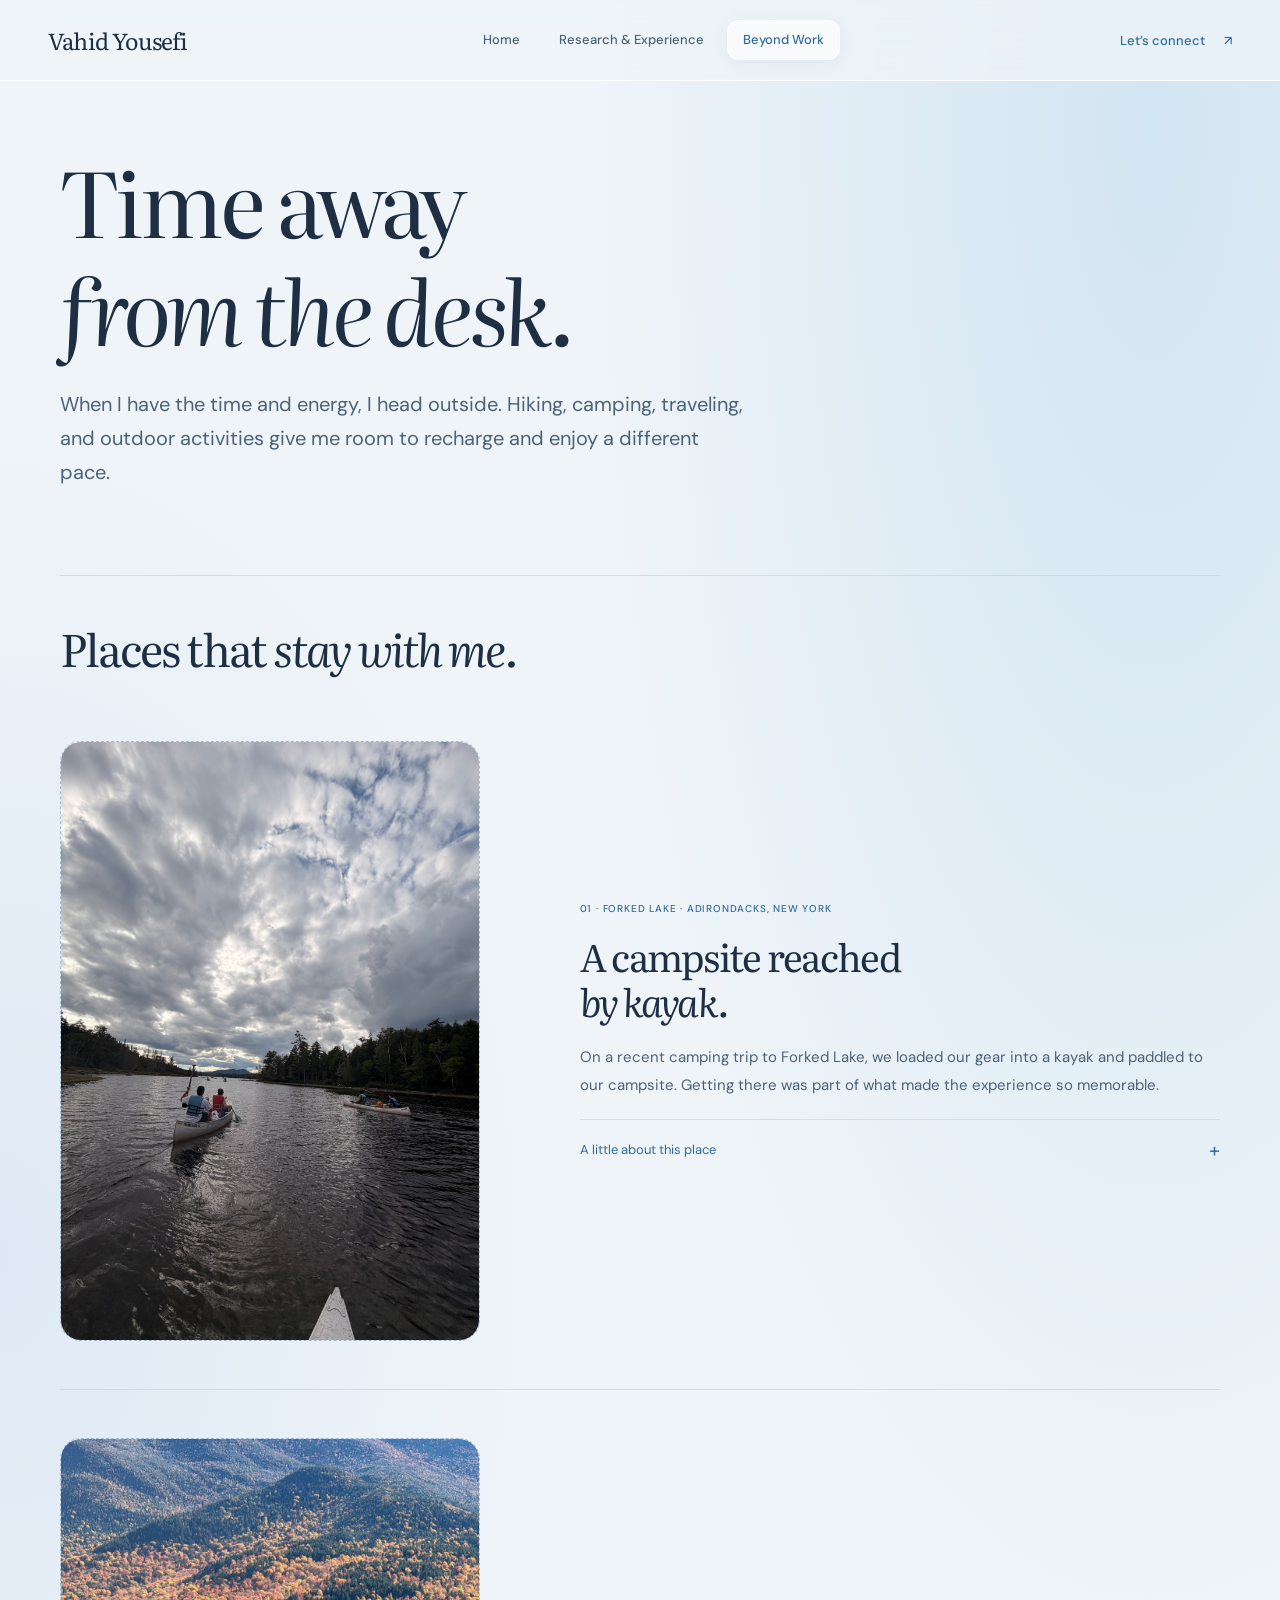
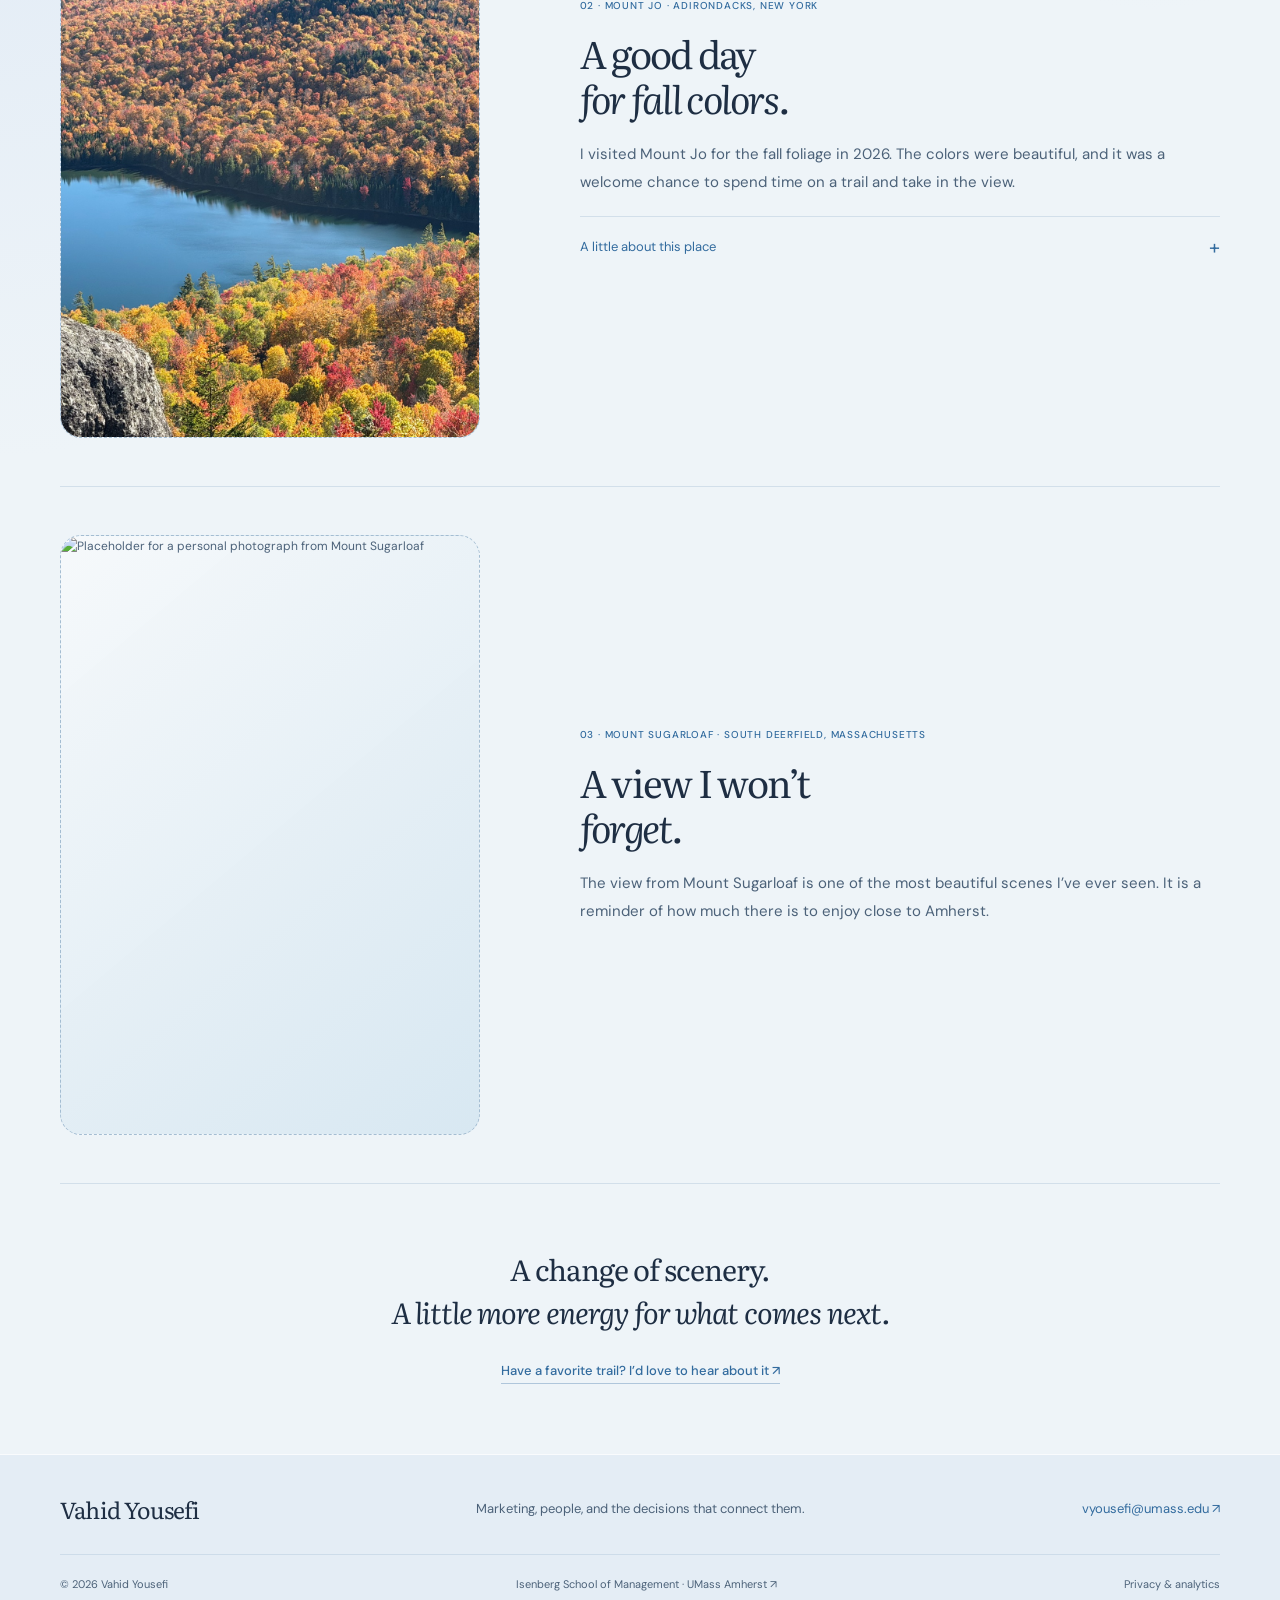
==== commit 8e00dce4: "Fix duplicate Mount Sugarloaf article in beyond.html" ====
--- a/beyond.html
+++ b/beyond.html
@@ -12,7 +12,7 @@
 <section class="wrap field-notes"><div class="section-heading"><div><h2>Places that <em>stay with me.</em></h2></div></div>
 <article class="field-note"><img class="photo-placeholder lake-placeholder" src="assets/forked-lake.JPG" width="900" height="600" alt="Placeholder for a personal photograph from Forked Lake" loading="lazy"><div class="field-note-copy"><p class="eyebrow">01 · Forked Lake · Adirondacks, New York</p><h3>A campsite reached<br><em>by kayak.</em></h3><p>On a recent camping trip to Forked Lake, we loaded our gear into a kayak and paddled to our campsite. Getting there was part of what made the experience so memorable.</p><details class="place-fact"><summary>A little about this place <span aria-hidden="true">+</span></summary><div><p>At Forked Lake, most campsites are reached by boat or trail rather than by car. Some can only be reached from the water.</p><a href="https://dec.ny.gov/places/forked-lake-campground-and-day-use-area" target="_blank" rel="noopener noreferrer">Source · New York State DEC ↗</a></div></details></div></article>
 <article class="field-note"><img class="photo-placeholder mountain-placeholder" src="assets/mount-jo.HEIC" width="900" height="600" alt="Placeholder for a personal photograph from Mount Jo" loading="lazy"><div class="field-note-copy"><p class="eyebrow">02 · Mount Jo · Adirondacks, New York</p><h3>A good day<br><em>for fall colors.</em></h3><p>I visited Mount Jo for the fall foliage in 2026. The colors were beautiful, and it was a welcome chance to spend time on a trail and take in the view.</p><details class="place-fact"><summary>A little about this place <span aria-hidden="true">+</span></summary><div><p>Mount Jo was named in 1877 for Josephine Schofield. The name carries a personal story into a landscape known for its views over Heart Lake and the High Peaks.</p><a href="https://www.lakeplacid.com/story/2010/11/mt-jo-sephine" target="_blank" rel="noopener noreferrer">Source · Lake Placid ↗</a></div></details></div></article>
-<article class="field-note"><img class="photo-placeholder sugarloaf-placeholder" src="assets/mount-sugarloaf.svg" width="900" height="600" alt="Placeholder for a personal photograph from Mount Sugarloaf" loading="lazy"><div class="field-note-copy"><p class="eyebrow">03 · Mount Sugarloaf · South Deerfield, Massachusetts</p><h3>A view I won’t<br><em>forget.</em></h3><p>The view from Mount Sugarloaf is one of the most beautiful scenes I’ve ever seen. It is a reminder of how much there is to enjoy close to Amherst.</p></div></article></section><section class="outdoor-end wrap"><p>A change of scenery.<br><em>A little more energy for what comes next.</em></p><a class="text-link" href="mailto:vyousefi@umass.edu" data-track="email_click">Have a favorite trail? I’d love to hear about it ↗</a></section>
+<article class="field-note"><img class="photo-placeholder sugarloaf-placeholder" src="assets/mount-sugarloaf.HEIC" width="900" height="600" alt="Placeholder for a personal photograph from Mount Sugarloaf" loading="lazy"><div class="field-note-copy"><p class="eyebrow">03 · Mount Sugarloaf · South Deerfield, Massachusetts</p><h3>A view I won’t<br><em>forget.</em></h3><p>The view from Mount Sugarloaf is one of the most beautiful scenes I’ve ever seen. It is a reminder of how much there is to enjoy close to Amherst.</p></div></article></section><section class="outdoor-end wrap"><p>A change of scenery.<br><em>A little more energy for what comes next.</em></p><a class="text-link" href="mailto:vyousefi@umass.edu" data-track="email_click">Have a favorite trail? I’d love to hear about it ↗</a></section>
 </main>
 <footer class="site-footer"><div class="footer-top"><a class="brand" href="index.html">Vahid Yousefi</a><p>Marketing, people, and the decisions that connect them.</p><a href="mailto:vyousefi@umass.edu" data-track="email_click">vyousefi@umass.edu ↗</a></div><div class="footer-bottom"><span>© <span data-year>2026</span> Vahid Yousefi</span><a class="affiliation-link" href="https://www.isenberg.umass.edu/people/vahid-yousefi" target="_blank" rel="noopener noreferrer">Isenberg School of Management · UMass Amherst ↗</a><a href="privacy.html">Privacy & analytics</a></div></footer>
 </body></html>
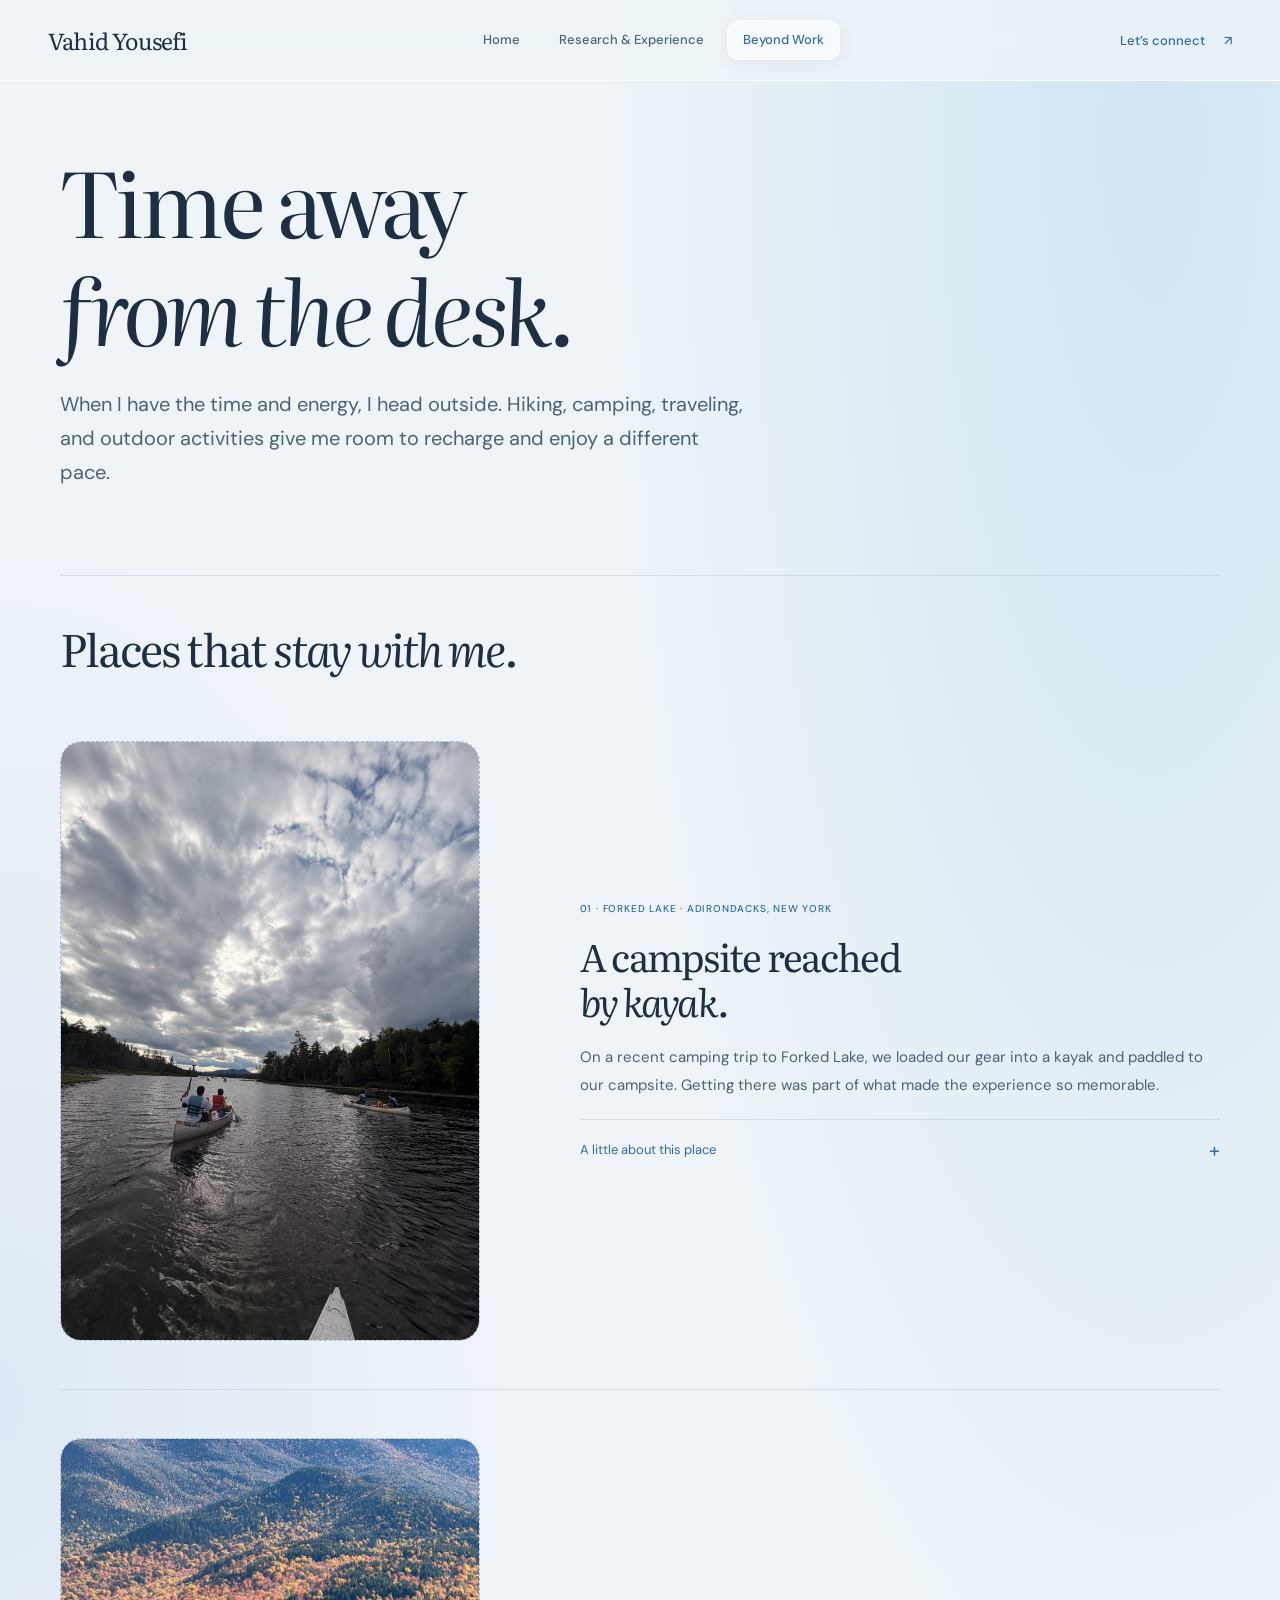
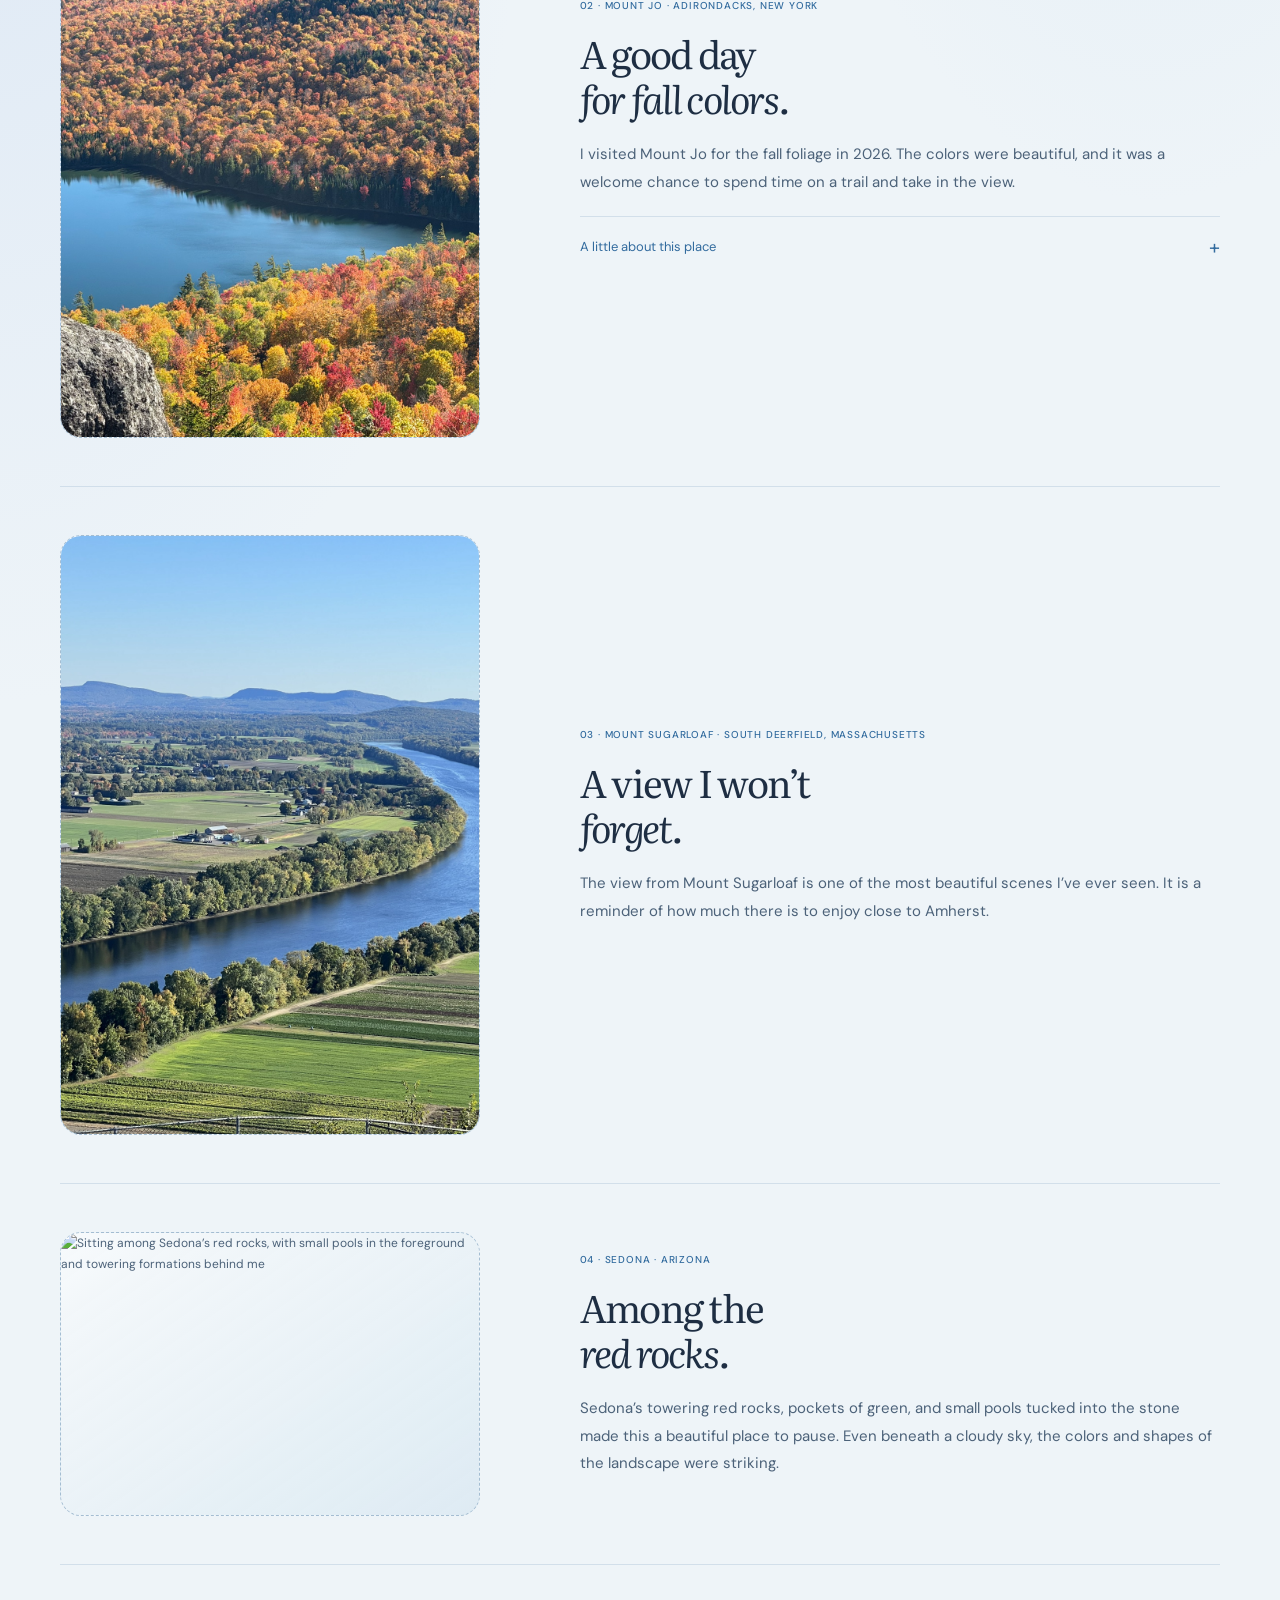
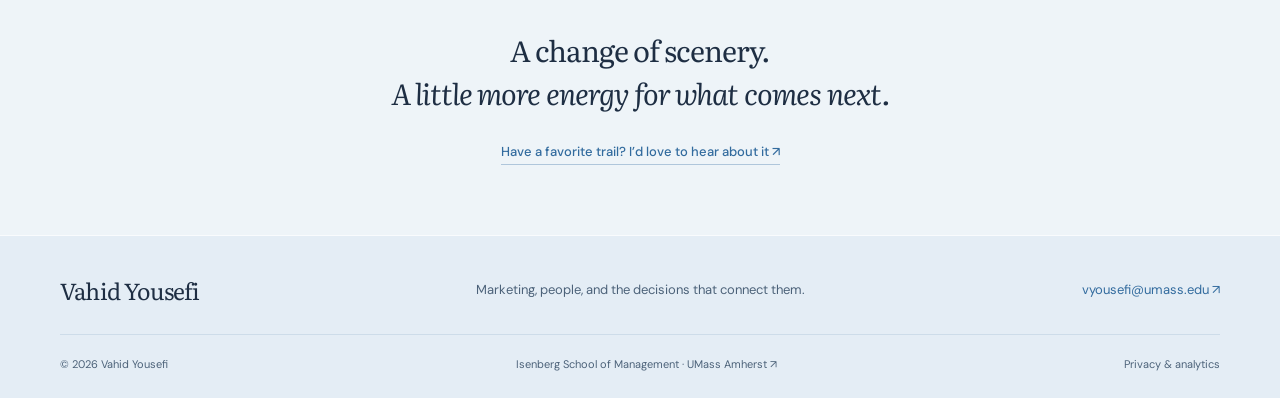
==== commit 6d977aa7: "Add Sedona article with image and description Added a new article for Sedona, Arizona, including an " ====
--- a/beyond.html
+++ b/beyond.html
@@ -12,7 +12,29 @@
 <section class="wrap field-notes"><div class="section-heading"><div><h2>Places that <em>stay with me.</em></h2></div></div>
 <article class="field-note"><img class="photo-placeholder lake-placeholder" src="assets/forked-lake.JPG" width="900" height="600" alt="Placeholder for a personal photograph from Forked Lake" loading="lazy"><div class="field-note-copy"><p class="eyebrow">01 · Forked Lake · Adirondacks, New York</p><h3>A campsite reached<br><em>by kayak.</em></h3><p>On a recent camping trip to Forked Lake, we loaded our gear into a kayak and paddled to our campsite. Getting there was part of what made the experience so memorable.</p><details class="place-fact"><summary>A little about this place <span aria-hidden="true">+</span></summary><div><p>At Forked Lake, most campsites are reached by boat or trail rather than by car. Some can only be reached from the water.</p><a href="https://dec.ny.gov/places/forked-lake-campground-and-day-use-area" target="_blank" rel="noopener noreferrer">Source · New York State DEC ↗</a></div></details></div></article>
 <article class="field-note"><img class="photo-placeholder mountain-placeholder" src="assets/mount-jo.HEIC" width="900" height="600" alt="Placeholder for a personal photograph from Mount Jo" loading="lazy"><div class="field-note-copy"><p class="eyebrow">02 · Mount Jo · Adirondacks, New York</p><h3>A good day<br><em>for fall colors.</em></h3><p>I visited Mount Jo for the fall foliage in 2026. The colors were beautiful, and it was a welcome chance to spend time on a trail and take in the view.</p><details class="place-fact"><summary>A little about this place <span aria-hidden="true">+</span></summary><div><p>Mount Jo was named in 1877 for Josephine Schofield. The name carries a personal story into a landscape known for its views over Heart Lake and the High Peaks.</p><a href="https://www.lakeplacid.com/story/2010/11/mt-jo-sephine" target="_blank" rel="noopener noreferrer">Source · Lake Placid ↗</a></div></details></div></article>
-<article class="field-note"><img class="photo-placeholder sugarloaf-placeholder" src="assets/mount-sugarloaf.HEIC" width="900" height="600" alt="Placeholder for a personal photograph from Mount Sugarloaf" loading="lazy"><div class="field-note-copy"><p class="eyebrow">03 · Mount Sugarloaf · South Deerfield, Massachusetts</p><h3>A view I won’t<br><em>forget.</em></h3><p>The view from Mount Sugarloaf is one of the most beautiful scenes I’ve ever seen. It is a reminder of how much there is to enjoy close to Amherst.</p></div></article></section><section class="outdoor-end wrap"><p>A change of scenery.<br><em>A little more energy for what comes next.</em></p><a class="text-link" href="mailto:vyousefi@umass.edu" data-track="email_click">Have a favorite trail? I’d love to hear about it ↗</a></section>
+<article class="field-note"><img class="photo-placeholder sugarloaf-placeholder" src="assets/mount-sugarloaf.jpg" width="900" height="600" alt="Placeholder for a personal photograph from Mount Sugarloaf" loading="lazy"><div class="field-note-copy"><p class="eyebrow">03 · Mount Sugarloaf · South Deerfield, Massachusetts</p><h3>A view I won’t<br><em>forget.</em></h3><p>The view from Mount Sugarloaf is one of the most beautiful scenes I’ve ever seen. It is a reminder of how much there is to enjoy close to Amherst.</p></div></article><article class="field-note">
+  <img
+    class="photo-placeholder"
+    src="assets/sedona.jpg"
+    alt="Sitting among Sedona’s red rocks, with small pools
+         in the foreground and towering formations behind me"
+    loading="lazy"
+    style="object-fit: contain;"
+  >
+
+  <div class="field-note-copy">
+    <p class="eyebrow">04 · Sedona · Arizona</p>
+
+    <h3>Among the<br><em>red rocks.</em></h3>
+
+    <p>
+      Sedona’s towering red rocks, pockets of green, and small
+      pools tucked into the stone made this a beautiful place
+      to pause. Even beneath a cloudy sky, the colors and
+      shapes of the landscape were striking.
+    </p>
+  </div>
+</article></section><section class="outdoor-end wrap"><p>A change of scenery.<br><em>A little more energy for what comes next.</em></p><a class="text-link" href="mailto:vyousefi@umass.edu" data-track="email_click">Have a favorite trail? I’d love to hear about it ↗</a></section>
 </main>
 <footer class="site-footer"><div class="footer-top"><a class="brand" href="index.html">Vahid Yousefi</a><p>Marketing, people, and the decisions that connect them.</p><a href="mailto:vyousefi@umass.edu" data-track="email_click">vyousefi@umass.edu ↗</a></div><div class="footer-bottom"><span>© <span data-year>2026</span> Vahid Yousefi</span><a class="affiliation-link" href="https://www.isenberg.umass.edu/people/vahid-yousefi" target="_blank" rel="noopener noreferrer">Isenberg School of Management · UMass Amherst ↗</a><a href="privacy.html">Privacy & analytics</a></div></footer>
 </body></html>
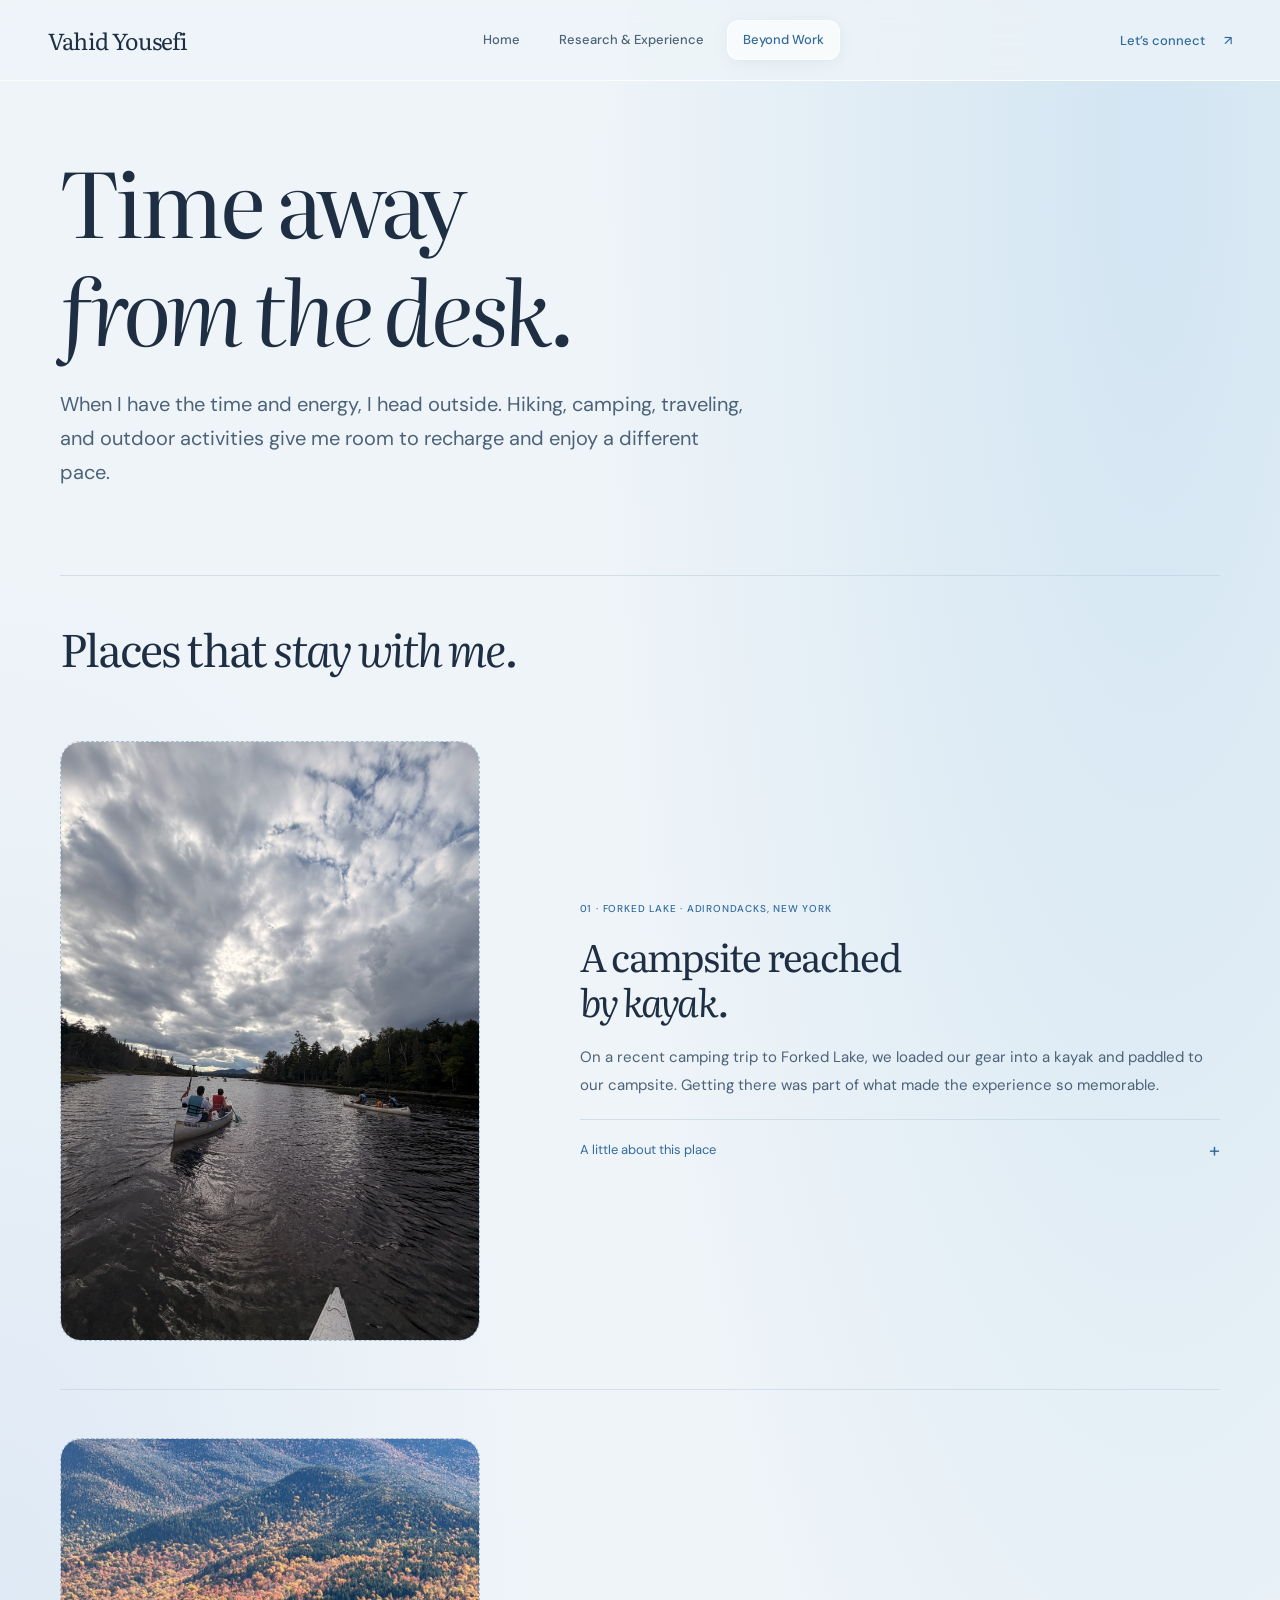
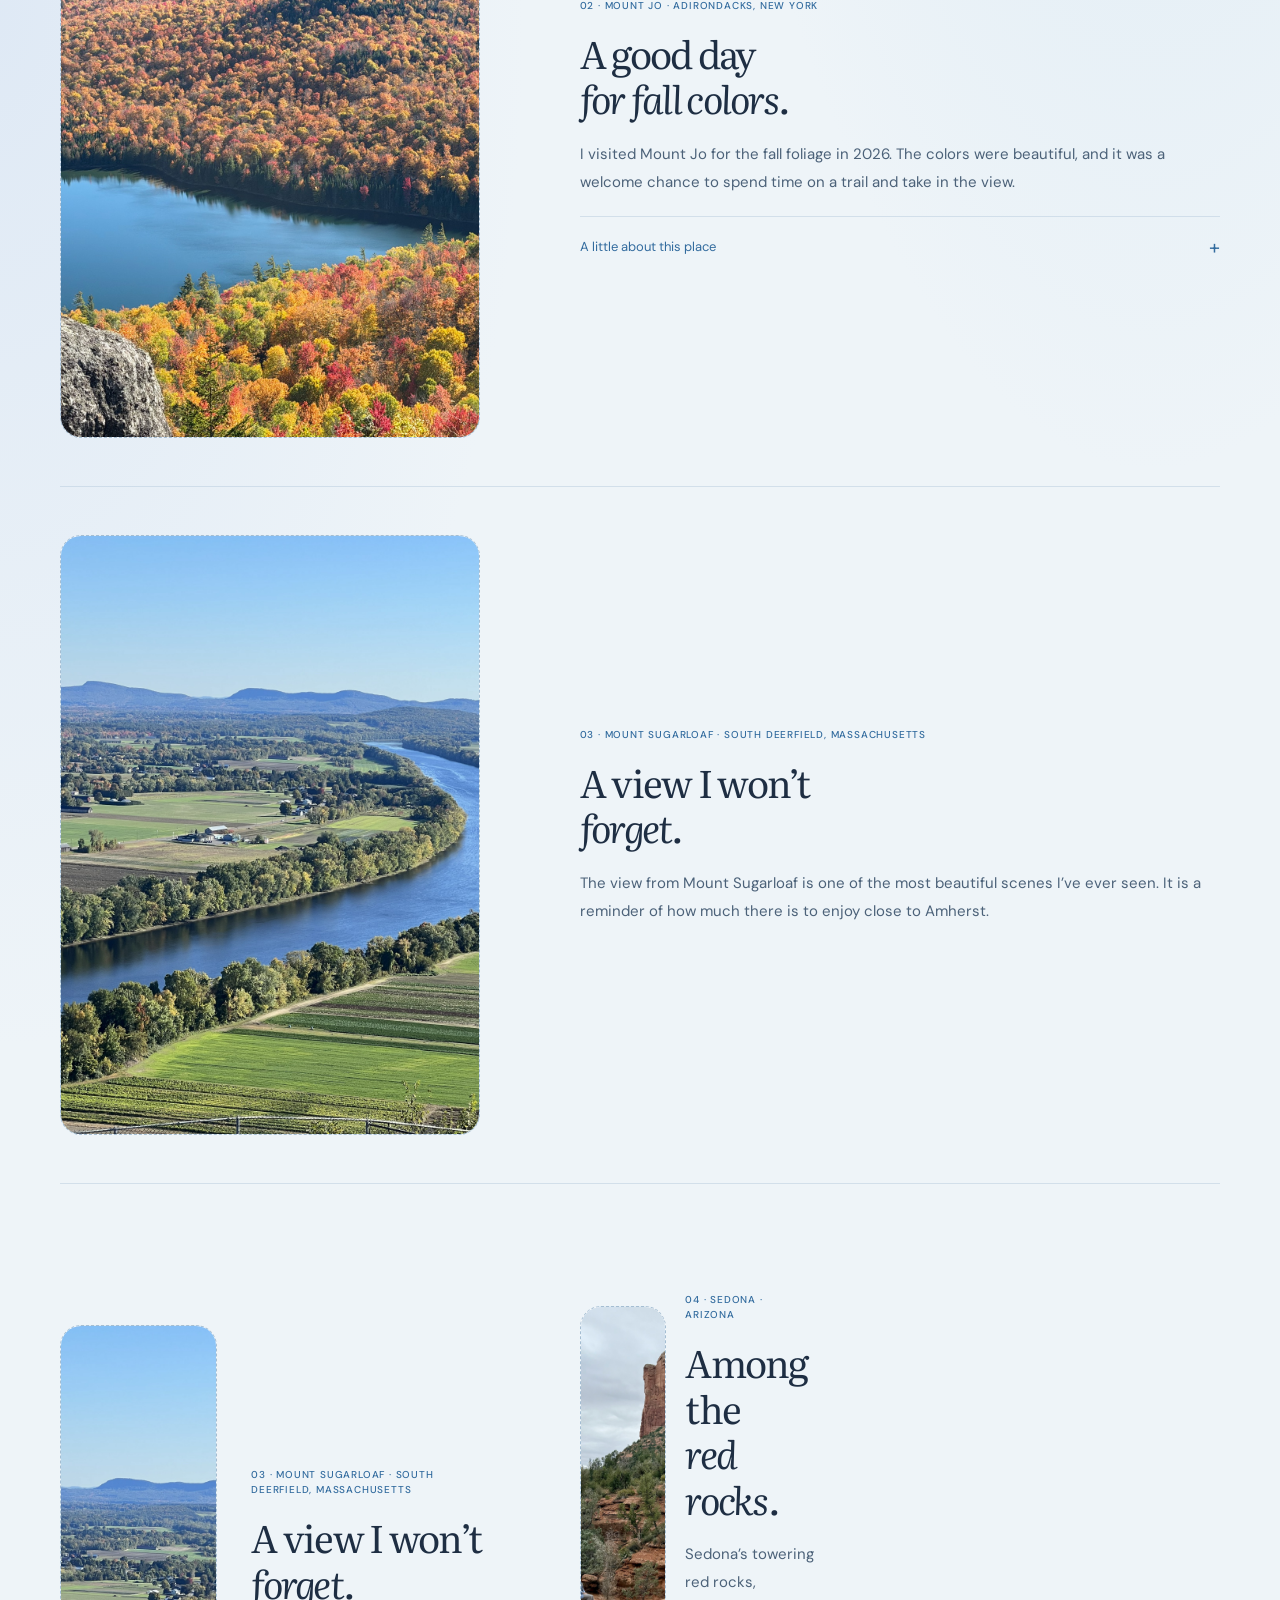
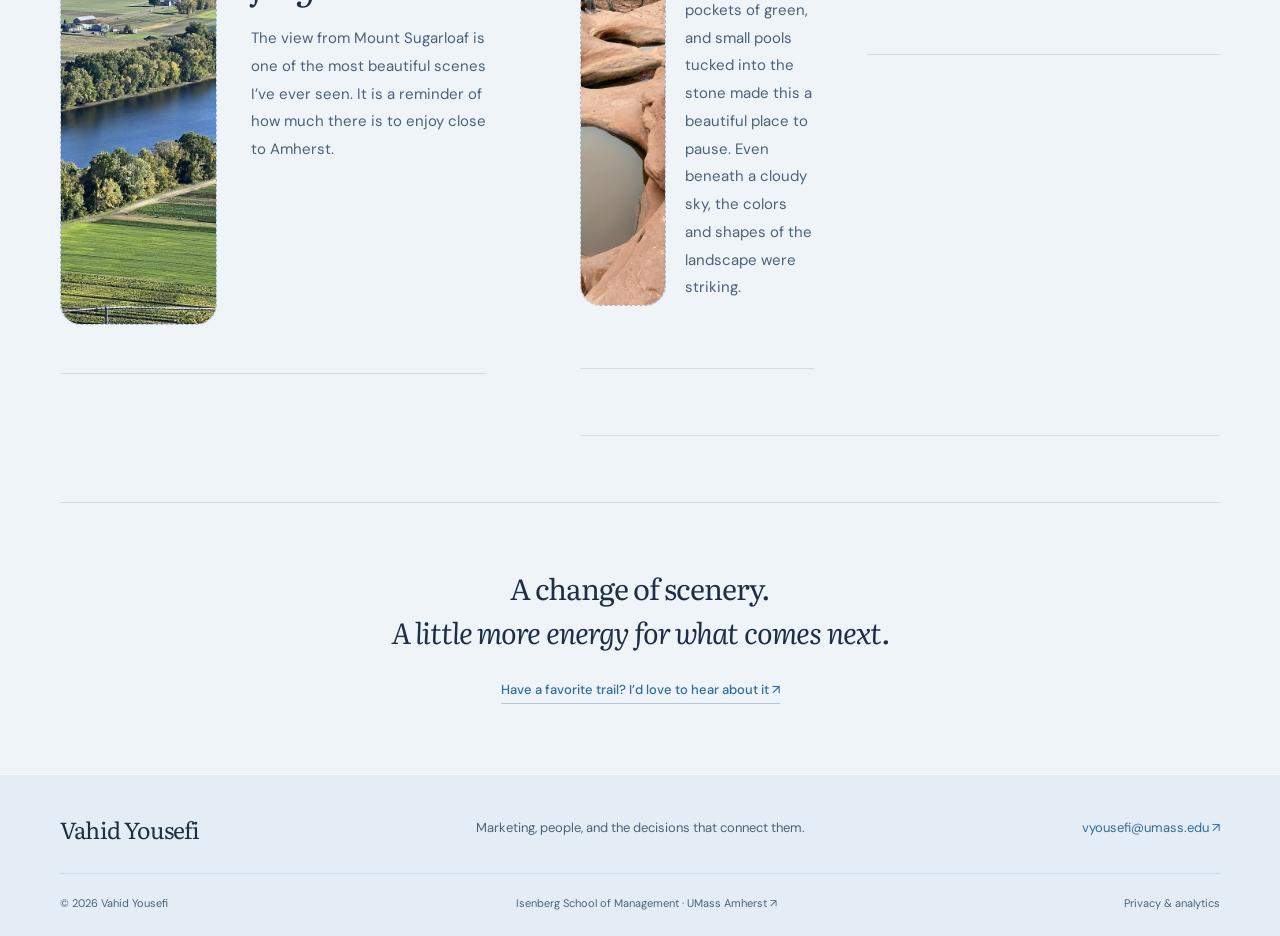
==== commit e68b5552: "Update beyond.html" ====
--- a/beyond.html
+++ b/beyond.html
@@ -13,27 +13,11 @@
 <article class="field-note"><img class="photo-placeholder lake-placeholder" src="assets/forked-lake.JPG" width="900" height="600" alt="Placeholder for a personal photograph from Forked Lake" loading="lazy"><div class="field-note-copy"><p class="eyebrow">01 · Forked Lake · Adirondacks, New York</p><h3>A campsite reached<br><em>by kayak.</em></h3><p>On a recent camping trip to Forked Lake, we loaded our gear into a kayak and paddled to our campsite. Getting there was part of what made the experience so memorable.</p><details class="place-fact"><summary>A little about this place <span aria-hidden="true">+</span></summary><div><p>At Forked Lake, most campsites are reached by boat or trail rather than by car. Some can only be reached from the water.</p><a href="https://dec.ny.gov/places/forked-lake-campground-and-day-use-area" target="_blank" rel="noopener noreferrer">Source · New York State DEC ↗</a></div></details></div></article>
 <article class="field-note"><img class="photo-placeholder mountain-placeholder" src="assets/mount-jo.HEIC" width="900" height="600" alt="Placeholder for a personal photograph from Mount Jo" loading="lazy"><div class="field-note-copy"><p class="eyebrow">02 · Mount Jo · Adirondacks, New York</p><h3>A good day<br><em>for fall colors.</em></h3><p>I visited Mount Jo for the fall foliage in 2026. The colors were beautiful, and it was a welcome chance to spend time on a trail and take in the view.</p><details class="place-fact"><summary>A little about this place <span aria-hidden="true">+</span></summary><div><p>Mount Jo was named in 1877 for Josephine Schofield. The name carries a personal story into a landscape known for its views over Heart Lake and the High Peaks.</p><a href="https://www.lakeplacid.com/story/2010/11/mt-jo-sephine" target="_blank" rel="noopener noreferrer">Source · Lake Placid ↗</a></div></details></div></article>
 <article class="field-note"><img class="photo-placeholder sugarloaf-placeholder" src="assets/mount-sugarloaf.jpg" width="900" height="600" alt="Placeholder for a personal photograph from Mount Sugarloaf" loading="lazy"><div class="field-note-copy"><p class="eyebrow">03 · Mount Sugarloaf · South Deerfield, Massachusetts</p><h3>A view I won’t<br><em>forget.</em></h3><p>The view from Mount Sugarloaf is one of the most beautiful scenes I’ve ever seen. It is a reminder of how much there is to enjoy close to Amherst.</p></div></article><article class="field-note">
-  <img
-    class="photo-placeholder"
-    src="assets/sedona.jpg"
-    alt="Sitting among Sedona’s red rocks, with small pools
-         in the foreground and towering formations behind me"
-    loading="lazy"
-    style="object-fit: contain;"
-  >
-
-  <div class="field-note-copy">
-    <p class="eyebrow">04 · Sedona · Arizona</p>
-
-    <h3>Among the<br><em>red rocks.</em></h3>
-
-    <p>
-      Sedona’s towering red rocks, pockets of green, and small
+<article class="field-note"><img class="photo-placeholder sugarloaf-placeholder" src="assets/mount-sugarloaf.jpg" width="900" height="600" alt="Placeholder for a personal photograph from Mount Sugarloaf" loading="lazy"><div class="field-note-copy"><p class="eyebrow">03 · Mount Sugarloaf · South Deerfield, Massachusetts</p><h3>A view I won’t<br><em>forget.</em></h3><p>The view from Mount Sugarloaf is one of the most beautiful scenes I’ve ever seen. It is a reminder of how much there is to enjoy close to Amherst.</p></div></article><article class="field-note">
+<article class="field-note"><img class="photo-placeholder sedona-placeholder" src="assets/sedona.jpg" width="900" height="600" alt="Placeholder for a personal photograph from Sedona Park" loading="lazy"><div class="field-note-copy"><p class="eyebrow">04 · Sedona · Arizona</p><h3>Among the<br><em>red rocks.</em></h3><p>Sedona’s towering red rocks, pockets of green, and small
       pools tucked into the stone made this a beautiful place
       to pause. Even beneath a cloudy sky, the colors and
-      shapes of the landscape were striking.
-    </p>
-  </div>
+      shapes of the landscape were striking.</p></div></article><article class="field-note">
 </article></section><section class="outdoor-end wrap"><p>A change of scenery.<br><em>A little more energy for what comes next.</em></p><a class="text-link" href="mailto:vyousefi@umass.edu" data-track="email_click">Have a favorite trail? I’d love to hear about it ↗</a></section>
 </main>
 <footer class="site-footer"><div class="footer-top"><a class="brand" href="index.html">Vahid Yousefi</a><p>Marketing, people, and the decisions that connect them.</p><a href="mailto:vyousefi@umass.edu" data-track="email_click">vyousefi@umass.edu ↗</a></div><div class="footer-bottom"><span>© <span data-year>2026</span> Vahid Yousefi</span><a class="affiliation-link" href="https://www.isenberg.umass.edu/people/vahid-yousefi" target="_blank" rel="noopener noreferrer">Isenberg School of Management · UMass Amherst ↗</a><a href="privacy.html">Privacy & analytics</a></div></footer>
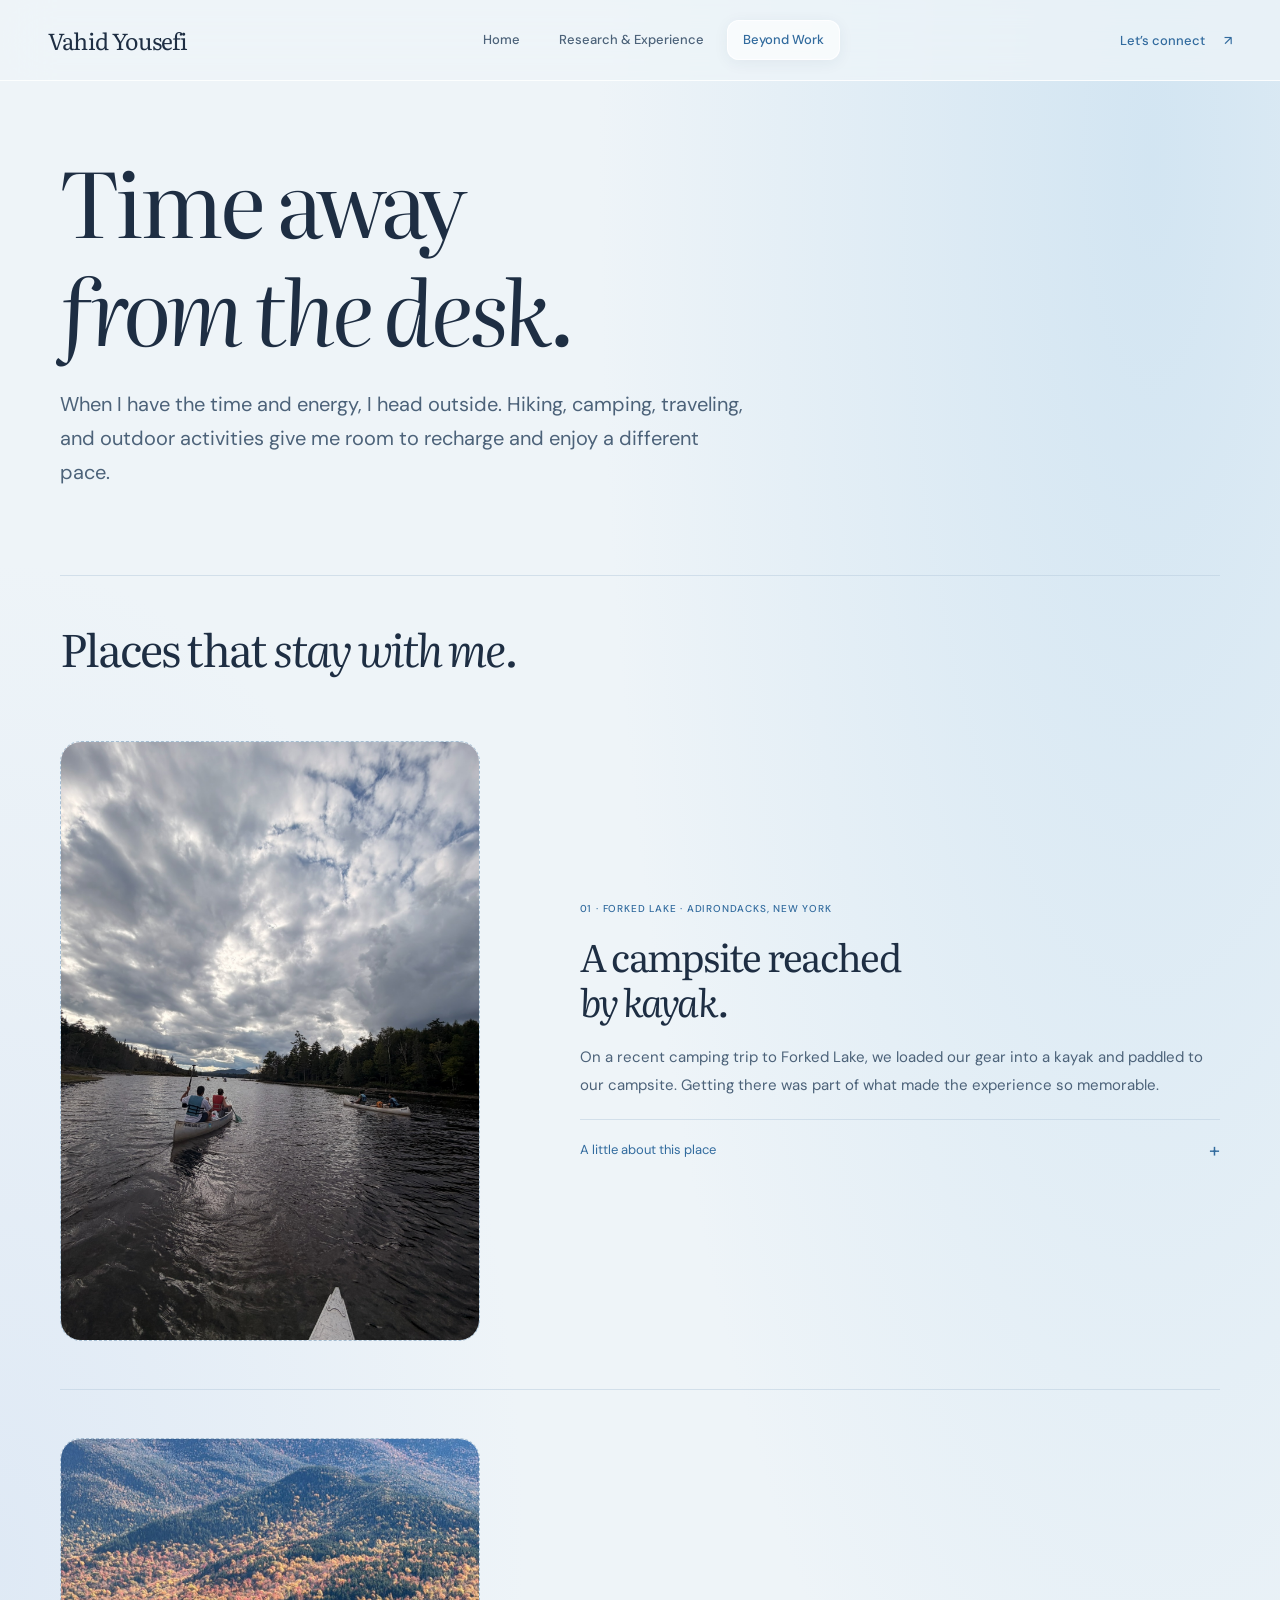
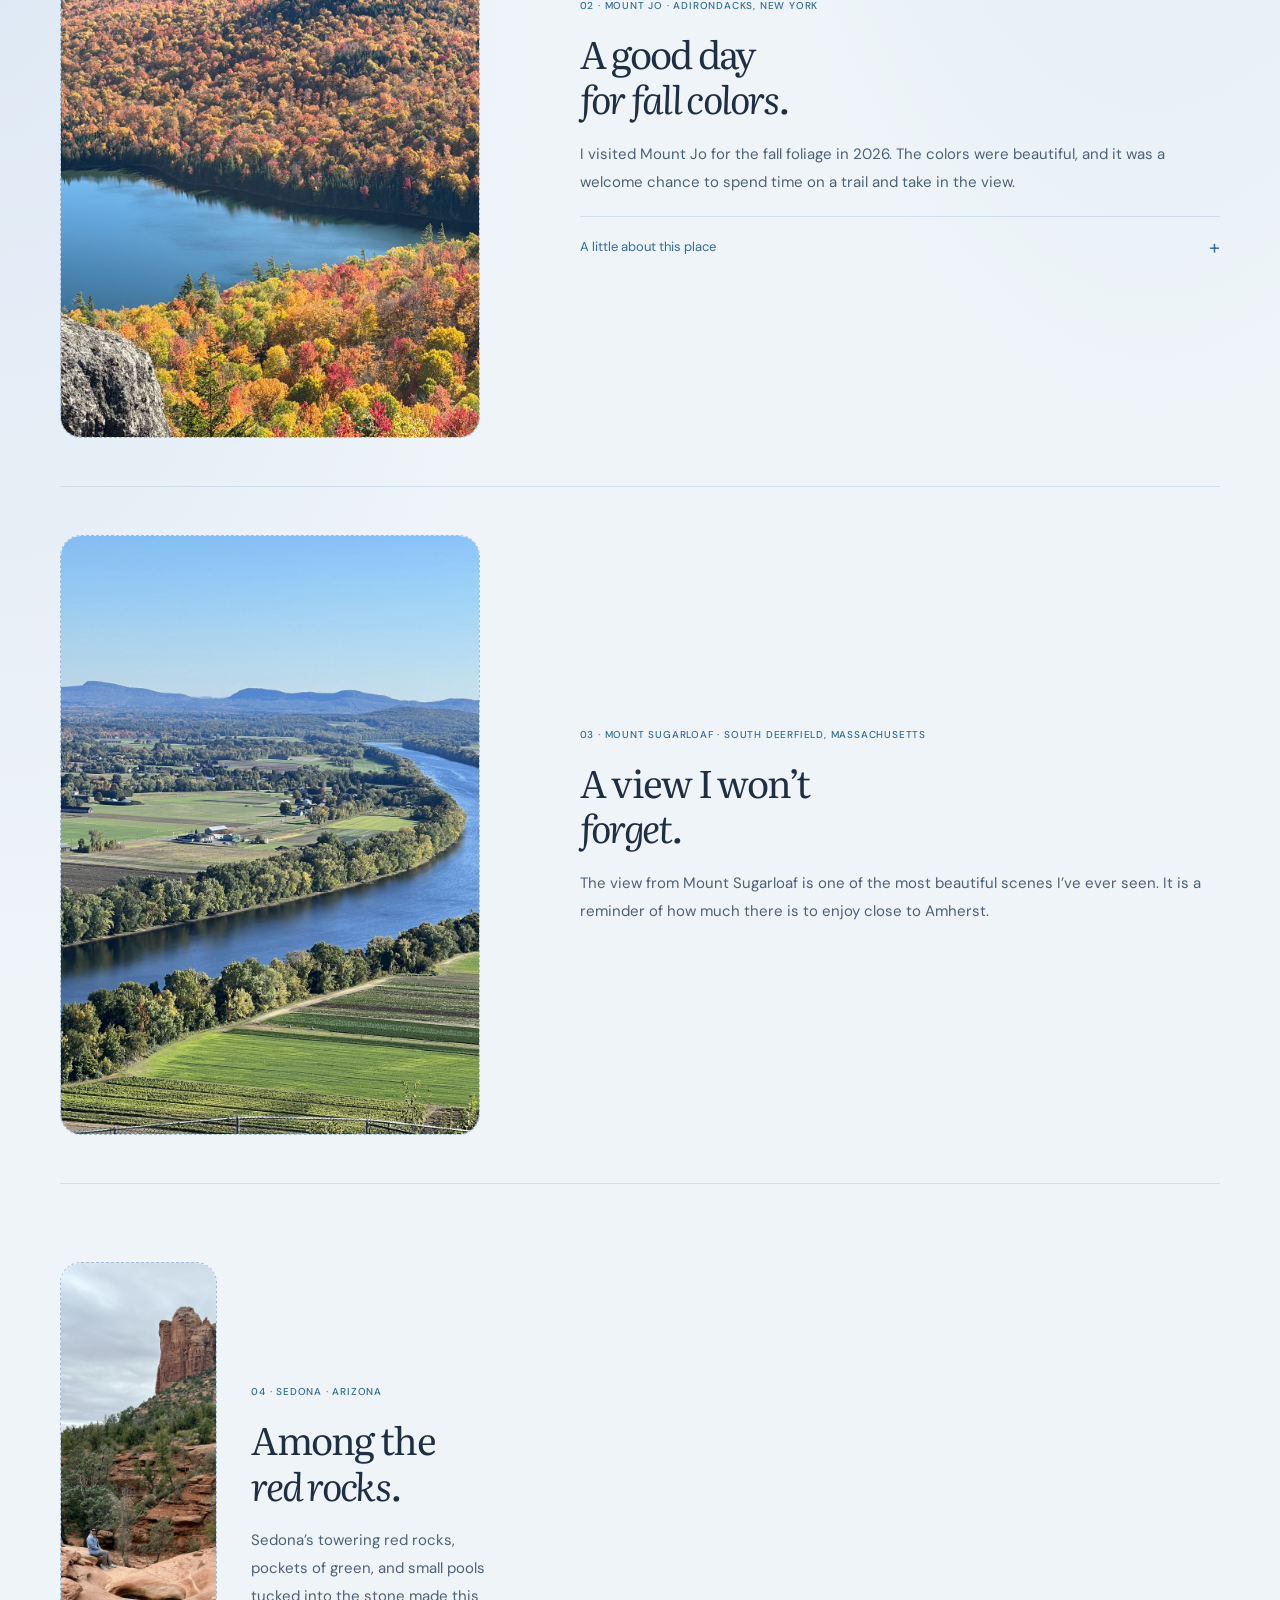
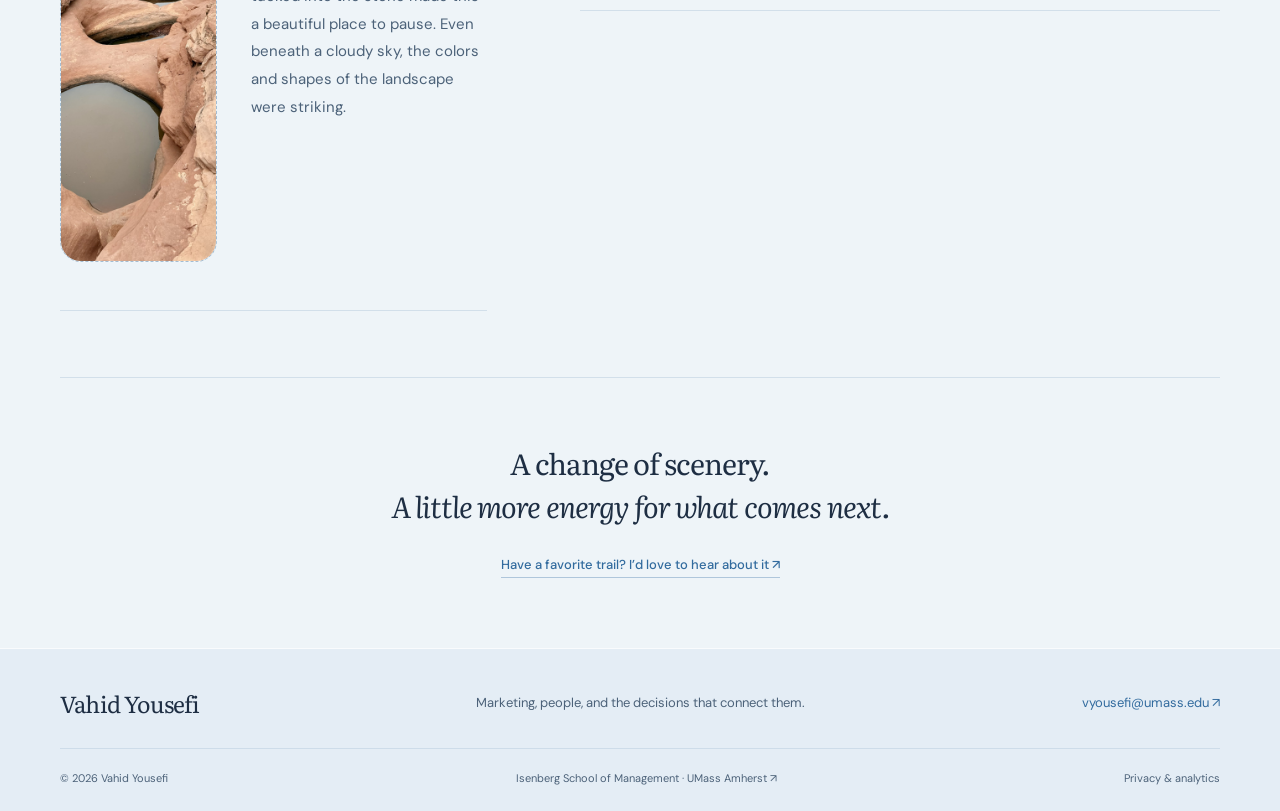
==== commit 835b2037: "Remove duplicate field-note for Mount Sugarloaf Removed duplicate article for Mount Sugarloaf." ====
--- a/beyond.html
+++ b/beyond.html
@@ -13,7 +13,6 @@
 <article class="field-note"><img class="photo-placeholder lake-placeholder" src="assets/forked-lake.JPG" width="900" height="600" alt="Placeholder for a personal photograph from Forked Lake" loading="lazy"><div class="field-note-copy"><p class="eyebrow">01 · Forked Lake · Adirondacks, New York</p><h3>A campsite reached<br><em>by kayak.</em></h3><p>On a recent camping trip to Forked Lake, we loaded our gear into a kayak and paddled to our campsite. Getting there was part of what made the experience so memorable.</p><details class="place-fact"><summary>A little about this place <span aria-hidden="true">+</span></summary><div><p>At Forked Lake, most campsites are reached by boat or trail rather than by car. Some can only be reached from the water.</p><a href="https://dec.ny.gov/places/forked-lake-campground-and-day-use-area" target="_blank" rel="noopener noreferrer">Source · New York State DEC ↗</a></div></details></div></article>
 <article class="field-note"><img class="photo-placeholder mountain-placeholder" src="assets/mount-jo.HEIC" width="900" height="600" alt="Placeholder for a personal photograph from Mount Jo" loading="lazy"><div class="field-note-copy"><p class="eyebrow">02 · Mount Jo · Adirondacks, New York</p><h3>A good day<br><em>for fall colors.</em></h3><p>I visited Mount Jo for the fall foliage in 2026. The colors were beautiful, and it was a welcome chance to spend time on a trail and take in the view.</p><details class="place-fact"><summary>A little about this place <span aria-hidden="true">+</span></summary><div><p>Mount Jo was named in 1877 for Josephine Schofield. The name carries a personal story into a landscape known for its views over Heart Lake and the High Peaks.</p><a href="https://www.lakeplacid.com/story/2010/11/mt-jo-sephine" target="_blank" rel="noopener noreferrer">Source · Lake Placid ↗</a></div></details></div></article>
 <article class="field-note"><img class="photo-placeholder sugarloaf-placeholder" src="assets/mount-sugarloaf.jpg" width="900" height="600" alt="Placeholder for a personal photograph from Mount Sugarloaf" loading="lazy"><div class="field-note-copy"><p class="eyebrow">03 · Mount Sugarloaf · South Deerfield, Massachusetts</p><h3>A view I won’t<br><em>forget.</em></h3><p>The view from Mount Sugarloaf is one of the most beautiful scenes I’ve ever seen. It is a reminder of how much there is to enjoy close to Amherst.</p></div></article><article class="field-note">
-<article class="field-note"><img class="photo-placeholder sugarloaf-placeholder" src="assets/mount-sugarloaf.jpg" width="900" height="600" alt="Placeholder for a personal photograph from Mount Sugarloaf" loading="lazy"><div class="field-note-copy"><p class="eyebrow">03 · Mount Sugarloaf · South Deerfield, Massachusetts</p><h3>A view I won’t<br><em>forget.</em></h3><p>The view from Mount Sugarloaf is one of the most beautiful scenes I’ve ever seen. It is a reminder of how much there is to enjoy close to Amherst.</p></div></article><article class="field-note">
 <article class="field-note"><img class="photo-placeholder sedona-placeholder" src="assets/sedona.jpg" width="900" height="600" alt="Placeholder for a personal photograph from Sedona Park" loading="lazy"><div class="field-note-copy"><p class="eyebrow">04 · Sedona · Arizona</p><h3>Among the<br><em>red rocks.</em></h3><p>Sedona’s towering red rocks, pockets of green, and small
       pools tucked into the stone made this a beautiful place
       to pause. Even beneath a cloudy sky, the colors and
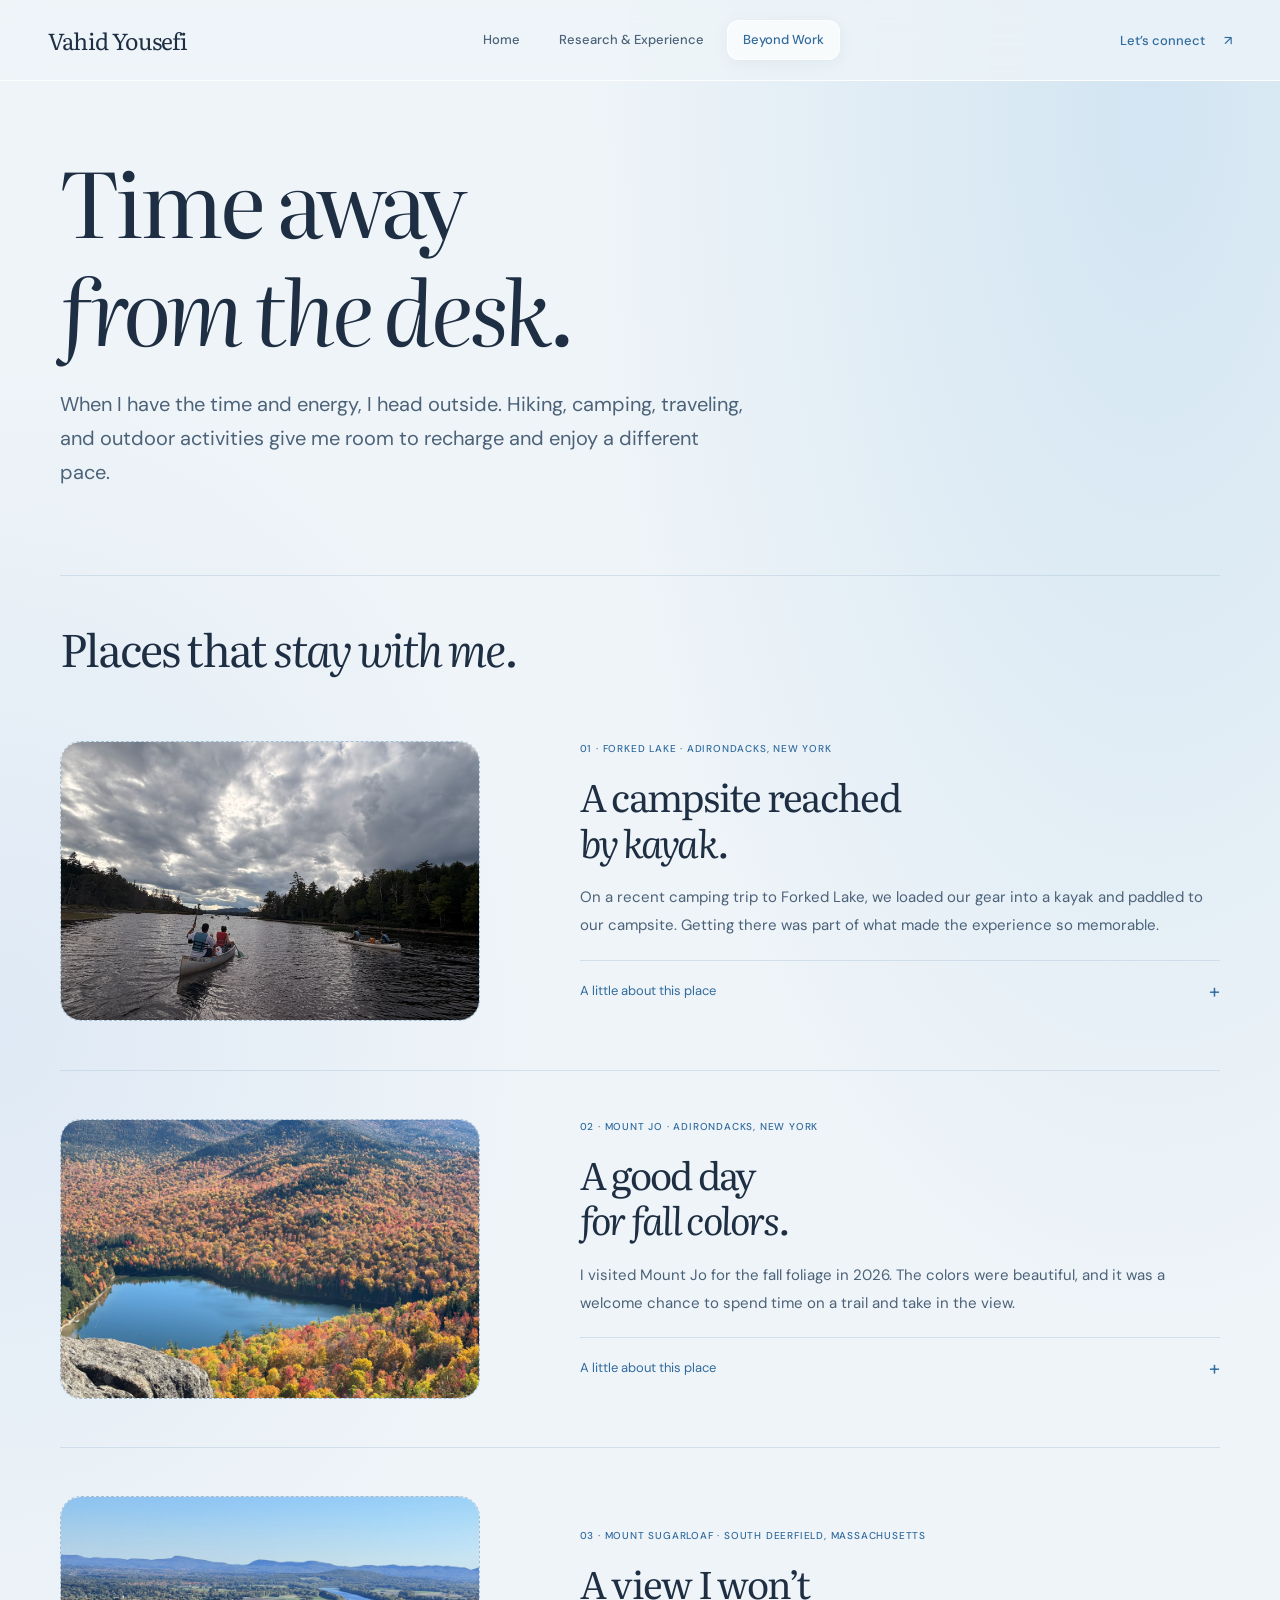
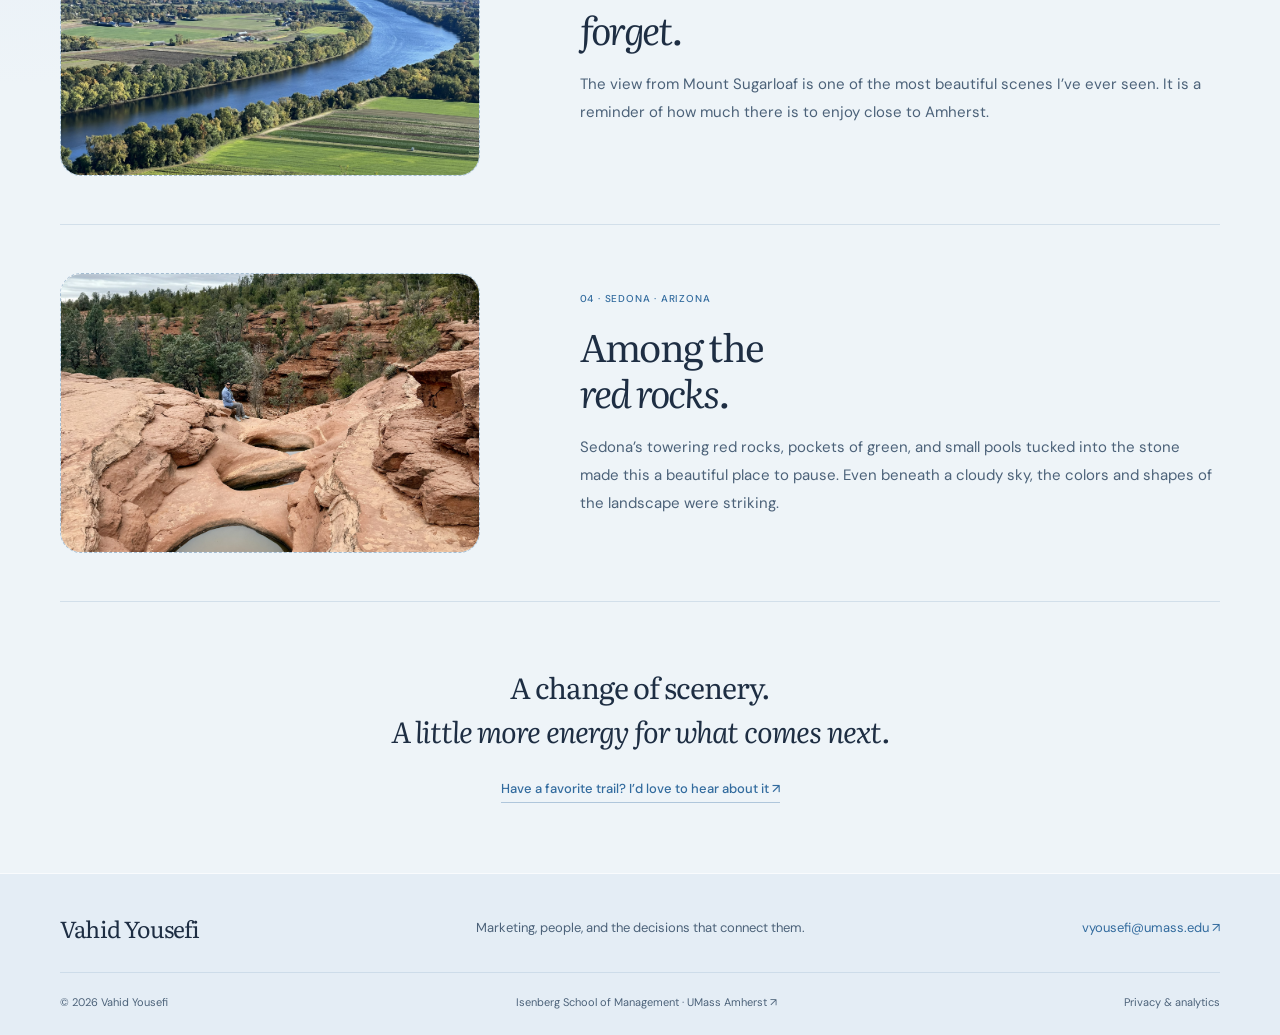
==== commit 9d7fc9b7: "Add files via upload" ====
--- a/beyond.html
+++ b/beyond.html
@@ -4,7 +4,24 @@
 <link rel="canonical" href="https://vyousefi.github.io/beyond.html"><meta name="robots" content="index,follow"><meta name="google-site-verification" content="Gke3a36luYAJlM2TkHpmpx2fNIIzjdOo0yhF8h8RRV8">
 <meta property="og:type" content="website"><meta property="og:title" content="Beyond Work | Vahid Yousefi"><meta property="og:description" content="A few stories from Vahid Yousefi’s time hiking, camping, and traveling, including Forked Lake, Mount Jo, and Mount Sugarloaf."><meta property="og:url" content="https://vyousefi.github.io/beyond.html"><meta property="og:image" content="https://vyousefi.github.io/assets/portrait.jpg"><meta property="og:image:alt" content="Portrait of Vahid Yousefi"><meta name="twitter:card" content="summary">
 <link rel="icon" href="assets/favicon.svg" type="image/svg+xml"><link rel="preconnect" href="https://fonts.googleapis.com"><link rel="preconnect" href="https://fonts.gstatic.com" crossorigin><link href="https://fonts.googleapis.com/css2?family=DM+Sans:wght@400;500;600&amp;family=Literata:ital,wght@0,400;0,500;1,400&amp;display=swap" rel="stylesheet"><link rel="stylesheet" href="assets/style.css">
-<script type="application/ld+json">{"@context": "https://schema.org", "@type": "Person", "name": "Vahid Yousefi", "url": "https://vyousefi.github.io/", "image": "https://vyousefi.github.io/assets/portrait.jpg", "jobTitle": "Marketing PhD Candidate", "affiliation": {"@type": "Organization", "name": "Isenberg School of Management, University of Massachusetts Amherst"}, "email": "mailto:vyousefi@umass.edu", "sameAs": ["https://www.linkedin.com/in/vahid-yousefi"], "knowsAbout": ["Marketing strategy", "Sales", "Decision-making", "Marketing education"]}</script><script src="assets/config.js" defer></script><script src="assets/site.js" defer></script></head>
+<script type="application/ld+json">{"@context": "https://schema.org", "@type": "Person", "name": "Vahid Yousefi", "url": "https://vyousefi.github.io/", "image": "https://vyousefi.github.io/assets/portrait.jpg", "jobTitle": "Marketing PhD Candidate", "affiliation": {"@type": "Organization", "name": "Isenberg School of Management, University of Massachusetts Amherst"}, "email": "mailto:vyousefi@umass.edu", "sameAs": ["https://www.linkedin.com/in/vahid-yousefi"], "knowsAbout": ["Marketing strategy", "Sales", "Decision-making", "Marketing education"]}</script><script src="assets/config.js" defer></script><script src="assets/site.js" defer></script><style>
+/* Consistent landscape frames for all four outdoor photographs. */
+.field-note > img.photo-placeholder {
+  display: block;
+  width: 100%;
+  max-width: 420px;
+  height: auto;
+  aspect-ratio: 3 / 2;
+  object-fit: cover;
+  object-position: center;
+}
+@media (max-width: 760px) {
+  .field-note > img.photo-placeholder {
+    max-width: 370px;
+  }
+}
+</style>
+</head>
 <body><a class="skip-link" href="#main">Skip to content</a>
 <header class="site-header"><div class="header-inner"><a href="index.html" class="brand" aria-label="Vahid Yousefi home">Vahid Yousefi</a><nav aria-label="Main navigation"><a href="index.html">Home</a><a href="research.html">Research & Experience</a><a href="beyond.html" aria-current="page">Beyond Work</a></nav><a class="header-contact" href="mailto:vyousefi@umass.edu" data-track="email_click">Let’s connect <span aria-hidden="true">↗</span></a></div></header>
 <main id="main">
@@ -13,11 +30,18 @@
 <article class="field-note"><img class="photo-placeholder lake-placeholder" src="assets/forked-lake.JPG" width="900" height="600" alt="Placeholder for a personal photograph from Forked Lake" loading="lazy"><div class="field-note-copy"><p class="eyebrow">01 · Forked Lake · Adirondacks, New York</p><h3>A campsite reached<br><em>by kayak.</em></h3><p>On a recent camping trip to Forked Lake, we loaded our gear into a kayak and paddled to our campsite. Getting there was part of what made the experience so memorable.</p><details class="place-fact"><summary>A little about this place <span aria-hidden="true">+</span></summary><div><p>At Forked Lake, most campsites are reached by boat or trail rather than by car. Some can only be reached from the water.</p><a href="https://dec.ny.gov/places/forked-lake-campground-and-day-use-area" target="_blank" rel="noopener noreferrer">Source · New York State DEC ↗</a></div></details></div></article>
 <article class="field-note"><img class="photo-placeholder mountain-placeholder" src="assets/mount-jo.HEIC" width="900" height="600" alt="Placeholder for a personal photograph from Mount Jo" loading="lazy"><div class="field-note-copy"><p class="eyebrow">02 · Mount Jo · Adirondacks, New York</p><h3>A good day<br><em>for fall colors.</em></h3><p>I visited Mount Jo for the fall foliage in 2026. The colors were beautiful, and it was a welcome chance to spend time on a trail and take in the view.</p><details class="place-fact"><summary>A little about this place <span aria-hidden="true">+</span></summary><div><p>Mount Jo was named in 1877 for Josephine Schofield. The name carries a personal story into a landscape known for its views over Heart Lake and the High Peaks.</p><a href="https://www.lakeplacid.com/story/2010/11/mt-jo-sephine" target="_blank" rel="noopener noreferrer">Source · Lake Placid ↗</a></div></details></div></article>
 <article class="field-note"><img class="photo-placeholder sugarloaf-placeholder" src="assets/mount-sugarloaf.jpg" width="900" height="600" alt="Placeholder for a personal photograph from Mount Sugarloaf" loading="lazy"><div class="field-note-copy"><p class="eyebrow">03 · Mount Sugarloaf · South Deerfield, Massachusetts</p><h3>A view I won’t<br><em>forget.</em></h3><p>The view from Mount Sugarloaf is one of the most beautiful scenes I’ve ever seen. It is a reminder of how much there is to enjoy close to Amherst.</p></div></article><article class="field-note">
-<article class="field-note"><img class="photo-placeholder sedona-placeholder" src="assets/sedona.jpg" width="900" height="600" alt="Placeholder for a personal photograph from Sedona Park" loading="lazy"><div class="field-note-copy"><p class="eyebrow">04 · Sedona · Arizona</p><h3>Among the<br><em>red rocks.</em></h3><p>Sedona’s towering red rocks, pockets of green, and small
-      pools tucked into the stone made this a beautiful place
-      to pause. Even beneath a cloudy sky, the colors and
-      shapes of the landscape were striking.</p></div></article><article class="field-note">
-</article></section><section class="outdoor-end wrap"><p>A change of scenery.<br><em>A little more energy for what comes next.</em></p><a class="text-link" href="mailto:vyousefi@umass.edu" data-track="email_click">Have a favorite trail? I’d love to hear about it ↗</a></section>
+  <img class="photo-placeholder sedona-placeholder"
+       src="assets/sedona.jpg"
+       width="900" height="600"
+       alt="Sedona’s red rock formations and small pools in the stone"
+       loading="lazy">
+  <div class="field-note-copy">
+    <p class="eyebrow">04 · Sedona · Arizona</p>
+    <h3>Among the<br><em>red rocks.</em></h3>
+    <p>Sedona’s towering red rocks, pockets of green, and small pools tucked into the stone made this a beautiful place to pause. Even beneath a cloudy sky, the colors and shapes of the landscape were striking.</p>
+  </div>
+</article>
+</section><section class="outdoor-end wrap"><p>A change of scenery.<br><em>A little more energy for what comes next.</em></p><a class="text-link" href="mailto:vyousefi@umass.edu" data-track="email_click">Have a favorite trail? I’d love to hear about it ↗</a></section>
 </main>
 <footer class="site-footer"><div class="footer-top"><a class="brand" href="index.html">Vahid Yousefi</a><p>Marketing, people, and the decisions that connect them.</p><a href="mailto:vyousefi@umass.edu" data-track="email_click">vyousefi@umass.edu ↗</a></div><div class="footer-bottom"><span>© <span data-year>2026</span> Vahid Yousefi</span><a class="affiliation-link" href="https://www.isenberg.umass.edu/people/vahid-yousefi" target="_blank" rel="noopener noreferrer">Isenberg School of Management · UMass Amherst ↗</a><a href="privacy.html">Privacy & analytics</a></div></footer>
-</body></html>
+</body></html>
